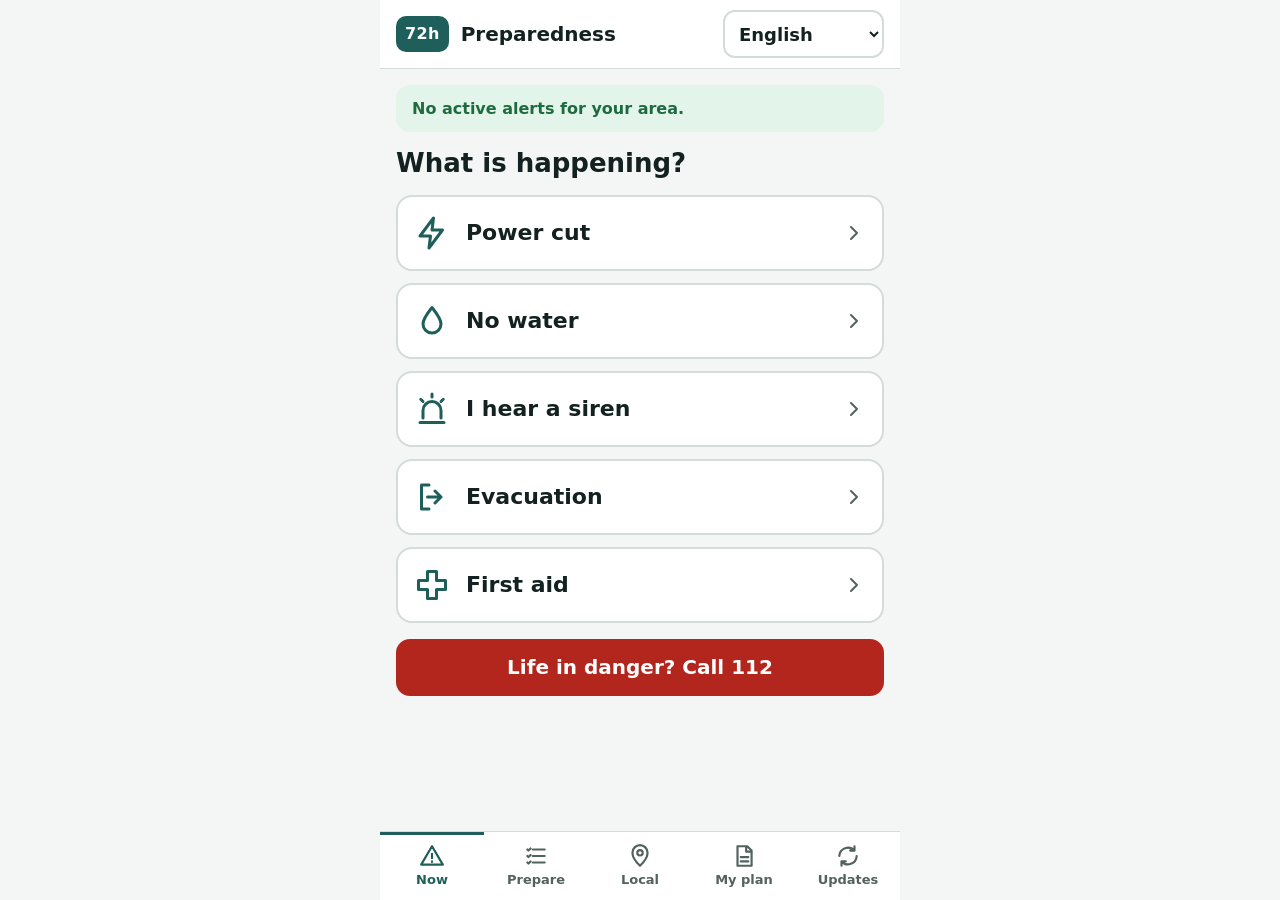
==== app/index.html @ 2dce37af "Mobilalkalmazás (PWA) és offline működés - app/: 5 képernyős, 4 nyelvű (hu, en, uk, de) mobilalkalma" ====
<!DOCTYPE html>
<html lang="hu">
<head>
<meta charset="utf-8">
<meta name="viewport" content="width=device-width, initial-scale=1">
<title>Felkészülés app</title>
<meta name="theme-color" content="#1f5f5b">
<link rel="manifest" href="manifest.webmanifest">
<link rel="icon" href="icon.svg" type="image/svg+xml">
<link rel="apple-touch-icon" href="icon-192.png">
<style>
/* Layout: one phone-width column, fixed header and bottom tab bar, one job per screen. */
:root{
  --bg:#f3f6f5; --surface:#ffffff; --ink:#132120; --muted:#52625e; --line:#d3dcd9;
  --accent:#1f5f5b; --on-accent:#ffffff;
  --danger:#b3261e; --danger-bg:#fdecea;
  --warn:#7a5200; --warn-bg:#fff2d1;
  --ok:#1e6b3f; --ok-bg:#e3f4ea;
  --lane-advice:#2e7d4f; --lane-local:#1f5fa8; --lane-alert:#c2571a;
  --font:system-ui,-apple-system,"Segoe UI",Roboto,"Noto Sans","Helvetica Neue",Arial,sans-serif;
}
@media (prefers-color-scheme: dark){
  :root:not([data-theme="light"]){
    color-scheme:dark;
    --bg:#0e1615; --surface:#18221f; --ink:#eef4f2; --muted:#a4b3af; --line:#2d3b38;
    --accent:#74cbc1; --on-accent:#06201d;
    --danger:#ffb4a9; --danger-bg:#4a1410;
    --warn:#ffd27a; --warn-bg:#3d2c00;
    --ok:#8fdcae; --ok-bg:#12331f;
    --lane-advice:#7fd3a0; --lane-local:#8fbdf2; --lane-alert:#f2a877;
  }
}
:root[data-theme="dark"]{
  color-scheme:dark;
  --bg:#0e1615; --surface:#18221f; --ink:#eef4f2; --muted:#a4b3af; --line:#2d3b38;
  --accent:#74cbc1; --on-accent:#06201d;
  --danger:#ffb4a9; --danger-bg:#4a1410;
  --warn:#ffd27a; --warn-bg:#3d2c00;
  --ok:#8fdcae; --ok-bg:#12331f;
  --lane-advice:#7fd3a0; --lane-local:#8fbdf2; --lane-alert:#f2a877;
}
*{box-sizing:border-box}
html,body{height:100%;margin:0}
body{background:var(--bg);color:var(--ink);font-family:var(--font);font-size:18px;line-height:1.45;display:flex;justify-content:center}
.app{width:100%;max-width:520px;height:100%;display:flex;flex-direction:column;background:var(--bg)}
header{display:flex;align-items:center;gap:12px;padding:10px 16px;background:var(--surface);border-bottom:1px solid var(--line)}
.mark{background:var(--accent);color:var(--on-accent);font-weight:700;border-radius:10px;padding:6px 9px;font-size:16px;letter-spacing:.02em}
header h1{font-size:20px;margin:0;flex:1;min-width:0;overflow-wrap:anywhere}
select,input,textarea,button{font:inherit;color:inherit}
select,input,textarea{background:var(--surface);border:2px solid var(--line);border-radius:12px;padding:12px 14px;min-height:56px;width:100%}
header select{width:auto;min-height:48px;padding:8px 10px;font-weight:600}
textarea{min-height:96px;resize:vertical}
:focus-visible{outline:3px solid var(--accent);outline-offset:2px}
main{flex:1;overflow-y:auto;padding:16px;display:flex;flex-direction:column;gap:16px}
h2{font-size:26px;line-height:1.2;margin:0;text-wrap:balance}
h3{font-size:20px;margin:0;text-wrap:balance}
p{margin:0}
.muted{color:var(--muted);font-size:16px}
.stack{display:flex;flex-direction:column;gap:12px}
.card{background:var(--surface);border:1px solid var(--line);border-radius:16px;padding:16px;display:flex;flex-direction:column;gap:12px}
.big{display:flex;align-items:center;gap:16px;width:100%;min-height:76px;padding:14px 16px;background:var(--surface);border:2px solid var(--line);border-radius:16px;font-size:22px;font-weight:650;text-align:left;cursor:pointer}
.big svg{flex:none;width:36px;height:36px;color:var(--accent)}
.big .chev{margin-left:auto;width:24px;height:24px;color:var(--muted)}
.btn{display:flex;align-items:center;justify-content:center;gap:8px;min-height:56px;padding:12px 16px;border-radius:14px;border:2px solid var(--accent);background:var(--accent);color:var(--on-accent);font-weight:650;cursor:pointer;text-decoration:none;text-align:center}
.btn.ghost{background:transparent;color:var(--accent)}
.btn.plain{border-color:var(--line);background:var(--surface);color:var(--ink);justify-content:flex-start;text-align:left;font-weight:600}
.call{background:var(--danger);border-color:var(--danger);color:var(--surface);font-size:20px}
.banner{background:var(--danger-bg);border:2px solid var(--danger);border-radius:16px;padding:16px;display:flex;flex-direction:column;gap:6px}
.banner strong{color:var(--danger);font-size:16px;text-transform:uppercase;letter-spacing:.04em}
.banner .msg{font-size:22px;font-weight:650;line-height:1.3}
.calm{background:var(--ok-bg);color:var(--ok);border-radius:14px;padding:12px 16px;font-weight:600;font-size:16px}
ol.steps{list-style:none;margin:0;padding:0;display:flex;flex-direction:column;gap:12px;counter-reset:s}
ol.steps li{counter-increment:s;display:flex;gap:14px;background:var(--surface);border:1px solid var(--line);border-radius:16px;padding:16px;font-size:20px;line-height:1.35}
ol.steps li::before{content:counter(s);flex:none;width:40px;height:40px;border-radius:50%;background:var(--accent);color:var(--on-accent);font-weight:700;display:flex;align-items:center;justify-content:center}
.check{display:flex;gap:14px;align-items:flex-start;padding:12px 0;border-top:1px solid var(--line);cursor:pointer}
.check:first-of-type{border-top:0}
.check input{flex:none;width:30px;height:30px;min-height:0;padding:0;margin:0;accent-color:var(--accent)}
.row{display:flex;align-items:center;gap:12px;flex-wrap:wrap}
.row.between{justify-content:space-between}
.stepper{display:flex;align-items:center;gap:12px}
.stepper button,.seg button{min-width:56px;min-height:56px;border-radius:14px;border:2px solid var(--line);background:var(--surface);font-size:24px;font-weight:700;cursor:pointer}
.stepper output{min-width:40px;text-align:center;font-size:26px;font-weight:700;font-variant-numeric:tabular-nums}
.seg{display:flex;gap:8px}
.seg button{font-size:20px;padding:0 18px}
.seg button[aria-pressed="true"]{background:var(--accent);border-color:var(--accent);color:var(--on-accent)}
.result{font-size:26px;font-weight:700;line-height:1.2}
.num{display:flex;align-items:center;gap:16px;padding:12px 0;border-top:1px solid var(--line);text-decoration:none;color:inherit}
.num:first-of-type{border-top:0}
.num b{font-size:30px;min-width:76px;color:var(--danger);font-variant-numeric:tabular-nums}
.tag{display:inline-block;font-size:13px;font-weight:700;letter-spacing:.05em;border-radius:8px;padding:3px 8px;background:var(--warn-bg);color:var(--warn)}
.tag.ok{background:var(--ok-bg);color:var(--ok)}
.tag.no{background:var(--danger-bg);color:var(--danger)}
.note{background:var(--warn-bg);color:var(--warn);border-radius:14px;padding:12px 16px;font-size:16px}
.rec{display:flex;justify-content:space-between;align-items:center;gap:12px;padding:12px 0;border-top:1px solid var(--line)}
.rec:first-of-type{border-top:0}
.lane{border-left:6px solid var(--line);border-radius:0;padding:4px 0 4px 14px;display:flex;flex-direction:column;gap:2px}
.lane.advice{border-color:var(--lane-advice)} .lane.local{border-color:var(--lane-local)} .lane.alert{border-color:var(--lane-alert)}
label.f{display:flex;flex-direction:column;gap:6px;font-weight:600}
code{font-family:ui-monospace,Menlo,Consolas,monospace;font-size:15px;background:var(--bg);border:1px solid var(--line);border-radius:8px;padding:6px 8px;overflow-wrap:anywhere;display:block}
nav{display:flex;background:var(--surface);border-top:1px solid var(--line)}
nav a{flex:1;min-width:0;display:flex;flex-direction:column;align-items:center;gap:2px;padding:8px 2px 10px;color:var(--muted);text-decoration:none;font-size:13px;font-weight:600;overflow-wrap:anywhere;text-align:center;border-top:3px solid transparent}
nav a svg{width:26px;height:26px}
nav a[aria-current="page"]{color:var(--accent);border-top-color:var(--accent)}
.sr{position:absolute;width:1px;height:1px;overflow:hidden;clip:rect(0 0 0 0)}
@media (max-width:360px){body{font-size:17px}.big{font-size:20px}nav a{font-size:11px}}
</style>
</head>
<body>
<div class="app">
  <header>
    <span class="mark" aria-hidden="true">72h</span>
    <h1 id="title"></h1>
    <label class="sr" for="lang" id="lang-label"></label>
    <select id="lang"></select>
  </header>
  <main id="main" tabindex="-1"></main>
  <nav id="nav" aria-label="Menu"></nav>
</div>

<script>
"use strict";
/* ============================================================
   Three separate data lanes, as in the architecture:
   ADVICE  – national editorial office (advice, all languages)
   LOCAL   – data stewards (language-neutral records per region)
   ALERTS  – duty office (template id + parameters, no free text)
   ============================================================ */

var LANGS = { hu: "Magyar", en: "English", uk: "Українська", de: "Deutsch" };

var UI = {
  title: { hu: "Felkészülés", en: "Preparedness", uk: "Готовність", de: "Vorsorge" },
  language: { hu: "Nyelv", en: "Language", uk: "Мова", de: "Sprache" },
  nav_most: { hu: "Most", en: "Now", uk: "Зараз", de: "Jetzt" },
  nav_felkeszules: { hu: "Felkészülés", en: "Prepare", uk: "Підготовка", de: "Vorsorge" },
  nav_helyben: { hu: "Helyben", en: "Local", uk: "Поруч", de: "Vor Ort" },
  nav_tervem: { hu: "Tervem", en: "My plan", uk: "Мій план", de: "Mein Plan" },
  nav_frissitesek: { hu: "Frissítések", en: "Updates", uk: "Оновлення", de: "Updates" },

  whatHappened: { hu: "Mi történt?", en: "What is happening?", uk: "Що сталося?", de: "Was ist passiert?" },
  call112: { hu: "Életveszély? Hívd: 112", en: "Life in danger? Call 112", uk: "Загроза життю? Телефонуйте 112", de: "Lebensgefahr? 112 anrufen" },
  back: { hu: "Vissza", en: "Back", uk: "Назад", de: "Zurück" },
  noAlerts: { hu: "Nincs érvényes riasztás a területeden.", en: "No active alerts for your area.", uk: "Для вашої місцевості немає чинних попереджень.", de: "Keine aktuellen Warnungen für Ihr Gebiet." },
  alert: { hu: "Riasztás", en: "Alert", uk: "Попередження", de: "Warnung" },
  publisher: { hu: "Kiadó", en: "Publisher", uk: "Видавець", de: "Herausgeber" },
  validUntil: { hu: "Érvényes eddig", en: "Valid until", uk: "Чинне до", de: "Gültig bis" },
  source: { hu: "Forrás", en: "Source", uk: "Джерело", de: "Quelle" },
  advicePack: { hu: "Országos tanácscsomag", en: "National advice pack", uk: "Національний пакет порад", de: "Nationales Ratgeberpaket" },

  calcTitle: { hu: "Mennyi víz kell?", en: "How much water do you need?", uk: "Скільки води потрібно?", de: "Wie viel Wasser brauchen Sie?" },
  persons: { hu: "Hány fő?", en: "People", uk: "Кількість людей", de: "Personen" },
  days: { hu: "Hány napra?", en: "Days", uk: "Днів", de: "Tage" },
  calcResult: { hu: "{l} liter ivó- és főzővíz", en: "{l} litres of water for drinking and cooking", uk: "{l} л води для пиття та приготування їжі", de: "{l} Liter Wasser zum Trinken und Kochen" },
  calcNote: { hu: "Fejenként napi 3 literrel számolva. Kánikulában 4 liter.", en: "Based on 3 litres per person per day. In a heatwave, 4 litres.", uk: "З розрахунку 3 л на людину на добу. У спеку — 4 л.", de: "Berechnet mit 3 Litern pro Person und Tag. Bei Hitze 4 Liter." },
  fewer: { hu: "Kevesebb", en: "Fewer", uk: "Менше", de: "Weniger" },
  more: { hu: "Több", en: "More", uk: "Більше", de: "Mehr" },
  done: { hu: "{a} / {b} kész", en: "{a} / {b} done", uk: "{a} / {b} готово", de: "{a} / {b} erledigt" },
  fullBook: { hu: "A teljes kézikönyv (magyarul)", en: "Full handbook (in Hungarian)", uk: "Повний посібник (угорською)", de: "Vollständiges Handbuch (auf Ungarisch)" },

  region: { hu: "Hol laksz?", en: "Where do you live?", uk: "Де ви живете?", de: "Wo wohnen Sie?" },
  regionNote: { hu: "A helyet csak ez a telefon tudja. Nem küldjük el sehová.", en: "Your location stays on this phone. It is not sent anywhere.", uk: "Місце зберігається лише на цьому телефоні. Нікуди не надсилається.", de: "Der Ort bleibt auf diesem Telefon. Er wird nirgendwohin gesendet." },
  emergencyNumbers: { hu: "Segélyhívók", en: "Emergency numbers", uk: "Екстрені номери", de: "Notrufnummern" },
  n112: { hu: "Általános segélyhívó", en: "General emergency", uk: "Єдиний екстрений номер", de: "Allgemeiner Notruf" },
  n104: { hu: "Mentők", en: "Ambulance", uk: "Швидка допомога", de: "Rettungsdienst" },
  n105: { hu: "Tűzoltóság", en: "Fire service", uk: "Пожежна служба", de: "Feuerwehr" },
  n107: { hu: "Rendőrség", en: "Police", uk: "Поліція", de: "Polizei" },
  localData: { hu: "Helyi adatok", en: "Local information", uk: "Місцева інформація", de: "Lokale Informationen" },
  sample: { hu: "MINTA", en: "SAMPLE", uk: "ЗРАЗОК", de: "MUSTER" },
  localNote: { hu: "Ezek mintaadatok. A valódi adatokat a helyi adatgazda (vármegye, önkormányzat, közmű) tölti fel és írja alá.", en: "These are sample entries. Real data will be uploaded and signed by the local data steward (county, municipality, utility).", uk: "Це зразки. Справжні дані завантажить і підпише місцевий розпорядник даних (область, громада, комунальне підприємство).", de: "Dies sind Musterdaten. Echte Daten lädt die lokal verantwortliche Stelle (Komitat, Gemeinde, Versorger) hoch und signiert sie." },
  type_shelter: { hu: "Óvóhely", en: "Shelter", uk: "Укриття", de: "Schutzraum" },
  type_water: { hu: "Vízosztó pont", en: "Water distribution point", uk: "Пункт видачі води", de: "Wasserausgabestelle" },
  type_medical: { hu: "Orvosi ügyelet", en: "Medical duty service", uk: "Черговий лікар", de: "Ärztlicher Notdienst" },
  type_assembly: { hu: "Gyülekezőpont", en: "Assembly point", uk: "Пункт збору", de: "Sammelpunkt" },
  samplePlace: { hu: "Minta helyszín {n}", en: "Sample location {n}", uk: "Зразкове місце {n}", de: "Musterort {n}" },

  planTitle: { hu: "Családi terv", en: "Family plan", uk: "Сімейний план", de: "Familienplan" },
  planNote: { hu: "Csak ezen a telefonon tárolódik.", en: "Stored only on this phone.", uk: "Зберігається лише на цьому телефоні.", de: "Wird nur auf diesem Telefon gespeichert." },
  f_meet1: { hu: "Találkozási pont a közelben", en: "Meeting point nearby", uk: "Місце зустрічі поблизу", de: "Treffpunkt in der Nähe" },
  f_meet2: { hu: "Találkozási pont távolabb", en: "Meeting point further away", uk: "Місце зустрічі подалі", de: "Treffpunkt weiter entfernt" },
  f_cname: { hu: "Kit hívunk, ha szétszakadunk?", en: "Who do we call if we get separated?", uk: "Кому телефонуємо, якщо загубимося?", de: "Wen rufen wir an, wenn wir getrennt werden?" },
  f_cphone: { hu: "Telefonszáma", en: "Their phone number", uk: "Номер телефону", de: "Telefonnummer" },
  f_kids: { hu: "Ki hozza el a gyerekeket?", en: "Who picks up the children?", uk: "Хто забирає дітей?", de: "Wer holt die Kinder ab?" },
  f_meds: { hu: "Gyógyszerek, allergiák", en: "Medicines, allergies", uk: "Ліки, алергії", de: "Medikamente, Allergien" },
  f_shut: { hu: "Hol a víz, a gáz és a villany főelzárója?", en: "Where are the water, gas and power shut-offs?", uk: "Де перекривається вода, газ, електрика?", de: "Wo sind die Hauptabsperrungen für Wasser, Gas und Strom?" },
  copy: { hu: "Terv másolása szövegként", en: "Copy plan as text", uk: "Скопіювати план як текст", de: "Plan als Text kopieren" },
  copied: { hu: "Kimásolva.", en: "Copied.", uk: "Скопійовано.", de: "Kopiert." },
  copyFail: { hu: "Nem sikerült másolni. Jelöld ki a szöveget lent.", en: "Copying failed. Select the text below.", uk: "Не вдалося скопіювати. Виділіть текст нижче.", de: "Kopieren fehlgeschlagen. Markieren Sie den Text unten." },

  packs: { hu: "Letöltött csomagok", en: "Downloaded packs", uk: "Завантажені пакети", de: "Heruntergeladene Pakete" },
  lane_advice: { hu: "Tanácsok", en: "Advice", uk: "Поради", de: "Ratschläge" },
  lane_local: { hu: "Helyi adatok", en: "Local information", uk: "Місцева інформація", de: "Lokale Informationen" },
  lane_alert: { hu: "Riasztások", en: "Alerts", uk: "Попередження", de: "Warnungen" },
  noSteward: { hu: "Még nincs adatgazda", en: "No data steward yet", uk: "Розпорядника даних ще немає", de: "Noch keine verantwortliche Stelle" },
  scopeNational: { hu: "Hatókör: országos", en: "Scope: national", uk: "Сфера дії: вся країна", de: "Geltungsbereich: landesweit" },
  scopeRegion: { hu: "Hatókör: csak a saját területe", en: "Scope: own area only", uk: "Сфера дії: лише власна територія", de: "Geltungsbereich: nur eigenes Gebiet" },
  version: { hu: "Verzió", en: "Version", uk: "Версія", de: "Version" },
  tryTitle: { hu: "Próbáld ki: rövid üzenet fogadása", en: "Try it: receive a short message", uk: "Спробуйте: отримати коротке повідомлення", de: "Ausprobieren: Kurznachricht empfangen" },
  tryNote: { hu: "Az üzenet csak kódokat tartalmaz. A szöveget a telefon állítja össze a te nyelveden.", en: "The message carries only codes. The phone builds the text in your language.", uk: "Повідомлення містить лише коди. Текст телефон складає вашою мовою.", de: "Die Nachricht enthält nur Codes. Das Telefon erstellt den Text in Ihrer Sprache." },
  demo1: { hu: "Országos ügyelet: vízforralás a területemen", en: "National duty office: boil water in my area", uk: "Національна чергова служба: кип'ятити воду в моїй місцевості", de: "Nationale Leitstelle: Wasser abkochen in meinem Gebiet" },
  demo2: { hu: "Helyi adatgazda másik vármegyének üzen", en: "Local steward sends to another county", uk: "Місцевий розпорядник надсилає іншій області", de: "Lokale Stelle sendet an ein anderes Komitat" },
  demo3: { hu: "Ismeretlen feladó", en: "Unknown sender", uk: "Невідомий відправник", de: "Unbekannter Absender" },
  accepted: { hu: "ELFOGADVA", en: "ACCEPTED", uk: "ПРИЙНЯТО", de: "ANGENOMMEN" },
  rejected: { hu: "ELUTASÍTVA", en: "REJECTED", uk: "ВІДХИЛЕНО", de: "ABGELEHNT" },
  r_unknown: { hu: "Ismeretlen kiadó. Nincs tanúsítványa.", en: "Unknown publisher. No certificate.", uk: "Невідомий видавець. Немає сертифіката.", de: "Unbekannter Herausgeber. Kein Zertifikat." },
  r_scope: { hu: "Ez a kiadó nem küldhet ilyen üzenetet erre a területre.", en: "This publisher may not send this kind of message to this area.", uk: "Цей видавець не має права надсилати такі повідомлення для цієї місцевості.", de: "Dieser Herausgeber darf diese Art Nachricht nicht für dieses Gebiet senden." },
  r_ok: { hu: "Megjelenik a Most képernyőn.", en: "Shown on the Now screen.", uk: "Показано на екрані «Зараз».", de: "Wird unter „Jetzt“ angezeigt." },
  bytes: { hu: "{n} bájt", en: "{n} bytes", uk: "{n} байт", de: "{n} Byte" },
  protoNote: { hu: "Prototípus: a hatókör-ellenőrzés működik, a digitális aláírás ellenőrzése még nincs bekötve.", en: "Prototype: scope checks work; digital signature verification is not wired in yet.", uk: "Прототип: перевірка сфери дії працює, перевірку цифрового підпису ще не підключено.", de: "Prototyp: Die Bereichsprüfung funktioniert, die Prüfung der digitalen Signatur ist noch nicht angebunden." },
  clear: { hu: "Üzenetek törlése", en: "Clear messages", uk: "Очистити повідомлення", de: "Nachrichten löschen" }
};

/* ---------- Lane 1: ADVICE (publisher: national editorial office) ---------- */
var ADVICE = {
  version: "2026.11.1",
  issuer: "osz",
  cards: [
    { id: "power", icon: "bolt",
      title: { hu: "Nincs áram", en: "Power cut", uk: "Немає світла", de: "Stromausfall" },
      steps: {
        hu: ["Zseblámpát használj. Gyertyát ne hagyj felügyelet nélkül.",
             "A hűtőt és a fagyasztót ne nyitogasd. Először a friss ételt edd meg.",
             "Hidegben húzódjatok egy szobába, a többi ajtót csukd be.",
             "Grillt, gázégőt, aggregátort soha ne használj zárt térben.",
             "Kapcsold be az elemes rádiót. A telefonnal takarékoskodj."],
        en: ["Use a torch. Never leave a candle unattended.",
             "Keep the fridge and freezer closed. Eat fresh food first.",
             "In the cold, gather in one room and close the other doors.",
             "Never use a barbecue, gas burner or generator indoors.",
             "Turn on a battery radio. Save your phone battery."],
        uk: ["Користуйтеся ліхтариком. Не залишайте свічку без нагляду.",
             "Не відчиняйте холодильник і морозильник без потреби. Спершу з'їжте свіжі продукти.",
             "У холод зберіться в одній кімнаті, решту дверей зачиніть.",
             "Ніколи не користуйтеся грилем, газовим пальником чи генератором у приміщенні.",
             "Увімкніть радіо на батарейках. Бережіть заряд телефона."],
        de: ["Benutzen Sie eine Taschenlampe. Lassen Sie Kerzen nie unbeaufsichtigt.",
             "Kühlschrank und Gefriertruhe geschlossen halten. Zuerst frische Lebensmittel essen.",
             "Bei Kälte in einem Raum zusammenbleiben, die anderen Türen schließen.",
             "Grill, Gasbrenner oder Stromaggregat niemals in Innenräumen benutzen.",
             "Batterieradio einschalten. Den Handy-Akku schonen."]
      } },
    { id: "water", icon: "drop",
      title: { hu: "Nincs víz", en: "No water", uk: "Немає води", de: "Kein Wasser" },
      steps: {
        hu: ["Ivásra és főzésre fejenként napi 3 literrel számolj.",
             "Ha nem biztos, hogy iható a víz, forrald fel alaposan.",
             "A villanybojler vize tisztálkodásra jó, ivásra nem. Előbb áramtalanítsd.",
             "WC: tegyél dupla szemeteszsákot a csészébe, és szórj bele száraz anyagot.",
             "Kövesd a vízszolgáltató utasításait. A vízosztó pontokat a Helyben fülön találod."],
        en: ["Allow 3 litres per person per day for drinking and cooking.",
             "If you are not sure the water is safe, boil it thoroughly.",
             "Water from an electric boiler is fine for washing, not for drinking. Switch off its power first.",
             "Toilet: line the bowl with two bin bags and add dry material.",
             "Follow the water company's instructions. Water points are listed under Local."],
        uk: ["Розраховуйте 3 л на людину на добу для пиття та приготування їжі.",
             "Якщо не впевнені, що вода придатна для пиття, добре прокип'ятіть її.",
             "Вода з електробойлера придатна для миття, але не для пиття. Спершу вимкніть його з мережі.",
             "Туалет: вкладіть в унітаз два сміттєві пакети й насипте сухого матеріалу.",
             "Виконуйте вказівки водоканалу. Пункти видачі води — на вкладці «Поруч»."],
        de: ["Rechnen Sie mit 3 Litern pro Person und Tag zum Trinken und Kochen.",
             "Wenn unklar ist, ob das Wasser trinkbar ist, gründlich abkochen.",
             "Wasser aus dem Elektroboiler eignet sich zum Waschen, nicht zum Trinken. Vorher Strom abschalten.",
             "Toilette: zwei Müllbeutel in die Schüssel legen und trockenes Material hineingeben.",
             "Folgen Sie den Anweisungen des Wasserversorgers. Ausgabestellen finden Sie unter „Vor Ort“."]
      } },
    { id: "siren", icon: "siren",
      title: { hu: "Szirénát hallok", en: "I hear a siren", uk: "Чую сирену", de: "Sirene ertönt" },
      steps: {
        hu: ["Menj be a legközelebbi épületbe, és maradj bent.",
             "Zárd be az ajtókat és az ablakokat. Kapcsold ki a szellőzést és a klímát.",
             "Kapcsold be a rádiót, és várd az utasításokat.",
             "Csak akkor telefonálj, ha muszáj.",
             "Hatósági utasítás nélkül ne indulj el. Jódtablettát csak utasításra vegyél be."],
        en: ["Go into the nearest building and stay inside.",
             "Close doors and windows. Switch off ventilation and air conditioning.",
             "Turn on the radio and wait for instructions.",
             "Only make phone calls if you must.",
             "Do not leave unless the authorities tell you to. Take iodine tablets only when instructed."],
        uk: ["Зайдіть у найближчу будівлю й залишайтеся всередині.",
             "Зачиніть двері та вікна. Вимкніть вентиляцію й кондиціонер.",
             "Увімкніть радіо й чекайте вказівок.",
             "Телефонуйте лише за крайньої потреби.",
             "Не виходьте без вказівки влади. Таблетки йоду приймайте лише за вказівкою."],
        de: ["Gehen Sie in das nächste Gebäude und bleiben Sie drinnen.",
             "Türen und Fenster schließen. Lüftung und Klimaanlage ausschalten.",
             "Radio einschalten und auf Anweisungen warten.",
             "Nur telefonieren, wenn es unbedingt nötig ist.",
             "Ohne behördliche Anweisung nicht aufbrechen. Jodtabletten nur auf Anweisung einnehmen."]
      } },
    { id: "evac", icon: "exit",
      title: { hu: "Kiürítés", en: "Evacuation", uk: "Евакуація", de: "Evakuierung" },
      steps: {
        hu: ["Írd fel az irányt, a célállomást és a gyülekezőpontot.",
             "Vedd magadhoz a menekülőtáskát és a személyi igazolványt.",
             "Kapcsold le a berendezéseket, zárd be az ablakokat és az ajtót.",
             "A hatóság által megadott útvonalon haladj.",
             "Ha nincs autód, menj a kijelölt gyülekezőpontra.",
             "Értesítsd a családodat."],
        en: ["Write down the direction, the destination and the assembly point.",
             "Take your go bag and your ID card.",
             "Switch off appliances, close the windows and lock the door.",
             "Use the route given by the authorities.",
             "If you have no car, go to the designated assembly point.",
             "Let your family know."],
        uk: ["Запишіть напрямок, пункт призначення та пункт збору.",
             "Візьміть тривожну валізу й посвідчення особи.",
             "Вимкніть прилади, зачиніть вікна та двері.",
             "Рухайтеся маршрутом, який вказала влада.",
             "Якщо немає авто, ідіть до визначеного пункту збору.",
             "Повідомте родину."],
        de: ["Notieren Sie Richtung, Ziel und Sammelpunkt.",
             "Nehmen Sie den Notfallrucksack und den Personalausweis mit.",
             "Geräte ausschalten, Fenster und Tür schließen.",
             "Benutzen Sie die von den Behörden angegebene Route.",
             "Ohne Auto gehen Sie zum festgelegten Sammelpunkt.",
             "Informieren Sie Ihre Familie."]
      } },
    { id: "aid", icon: "cross",
      title: { hu: "Elsősegély", en: "First aid", uk: "Перша допомога", de: "Erste Hilfe" },
      steps: {
        hu: ["Hívd a 112-t.",
             "Biztosítsd a szabad légutat. Figyeld a légzést és az eszméletet.",
             "Erős vérzésnél nyomd erősen és folyamatosan a sebet.",
             "Tartsd melegen a sérültet.",
             "Ha nem lélegzik, kezdd meg az újraélesztést, és használj defibrillátort (AED)."],
        en: ["Call 112.",
             "Keep the airway clear. Watch breathing and consciousness.",
             "For heavy bleeding, press hard and continuously on the wound.",
             "Keep the injured person warm.",
             "If they are not breathing, start CPR and use a defibrillator (AED)."],
        uk: ["Зателефонуйте 112.",
             "Забезпечте прохідність дихальних шляхів. Стежте за диханням і свідомістю.",
             "При сильній кровотечі сильно й безперервно тисніть на рану.",
             "Тримайте постраждалого в теплі.",
             "Якщо людина не дихає, почніть реанімацію й скористайтеся дефібрилятором (AED)."],
        de: ["Rufen Sie 112 an.",
             "Atemwege freihalten. Atmung und Bewusstsein beobachten.",
             "Bei starker Blutung fest und dauerhaft auf die Wunde drücken.",
             "Die verletzte Person warm halten.",
             "Wenn die Person nicht atmet: Wiederbelebung beginnen und Defibrillator (AED) benutzen."]
      } }
  ],
  lists: [
    { id: "home", title: { hu: "Otthoni tartalék", en: "Home supplies", uk: "Домашній запас", de: "Vorrat zu Hause" },
      items: [
        { id: "h1", hu: "Ivóvíz: fejenként legalább 9–10 liter", en: "Drinking water: at least 9–10 litres per person", uk: "Питна вода: щонайменше 9–10 л на людину", de: "Trinkwasser: mindestens 9–10 Liter pro Person" },
        { id: "h2", hu: "Tartós, főzés nélkül ehető élelmiszer", en: "Long-life food you can eat without cooking", uk: "Продукти тривалого зберігання, які можна їсти без готування", de: "Haltbare Lebensmittel, die ohne Kochen essbar sind" },
        { id: "h3", hu: "Kempingfőző, gázpatron, gyufa", en: "Camping stove, gas cartridge, matches", uk: "Туристичний пальник, газовий балон, сірники", de: "Campingkocher, Gaskartusche, Streichhölzer" },
        { id: "h4", hu: "Elemes vagy tekerős rádió, tartalék elem", en: "Battery or wind-up radio, spare batteries", uk: "Радіо на батарейках або з динамо, запасні батарейки", de: "Batterie- oder Kurbelradio, Ersatzbatterien" },
        { id: "h5", hu: "Zseblámpa vagy fejlámpa", en: "Torch or head torch", uk: "Ліхтарик або налобний ліхтар", de: "Taschenlampe oder Stirnlampe" },
        { id: "h6", hu: "Feltöltött powerbank", en: "Charged power bank", uk: "Заряджений павербанк", de: "Geladene Powerbank" },
        { id: "h7", hu: "Meleg ruha, takaró, hálózsák", en: "Warm clothes, blankets, sleeping bag", uk: "Теплий одяг, ковдри, спальний мішок", de: "Warme Kleidung, Decken, Schlafsack" },
        { id: "h8", hu: "Házipatika, gyógyszerek legalább 7 napra", en: "First-aid kit, medicines for at least 7 days", uk: "Аптечка, ліки щонайменше на 7 днів", de: "Hausapotheke, Medikamente für mindestens 7 Tage" },
        { id: "h9", hu: "Higiéniai cikkek, szemeteszsák", en: "Hygiene items, bin bags", uk: "Засоби гігієни, сміттєві пакети", de: "Hygieneartikel, Müllbeutel" },
        { id: "h10", hu: "Készpénz kis címletekben", en: "Cash in small notes", uk: "Готівка дрібними купюрами", de: "Bargeld in kleinen Scheinen" },
        { id: "h11", hu: "Papíron a fontos telefonszámok", en: "Important phone numbers on paper", uk: "Важливі номери телефонів на папері", de: "Wichtige Telefonnummern auf Papier" }
      ] },
    { id: "bag", title: { hu: "Menekülőtáska", en: "Go bag", uk: "Тривожна валіза", de: "Notfallrucksack" },
      items: [
        { id: "b1", hu: "Iratmásolatok vízálló tasakban", en: "Copies of documents in a waterproof pouch", uk: "Копії документів у водонепроникному пакеті", de: "Dokumentenkopien in wasserdichter Hülle" },
        { id: "b2", hu: "Gyógyszerek, szemüveg, segédeszközök", en: "Medicines, glasses, aids", uk: "Ліки, окуляри, допоміжні засоби", de: "Medikamente, Brille, Hilfsmittel" },
        { id: "b3", hu: "Víz és élelem néhány napra", en: "Water and food for a few days", uk: "Вода та їжа на кілька днів", de: "Wasser und Essen für einige Tage" },
        { id: "b4", hu: "Telefon, töltő, rádió, lámpa", en: "Phone, charger, radio, torch", uk: "Телефон, зарядний пристрій, радіо, ліхтарик", de: "Telefon, Ladegerät, Radio, Lampe" },
        { id: "b5", hu: "Váltóruha, takaró, elsősegélycsomag", en: "Change of clothes, blanket, first-aid kit", uk: "Змінний одяг, ковдра, аптечка", de: "Wechselkleidung, Decke, Erste-Hilfe-Set" }
      ] }
  ]
};

/* ---------- Lane 2: LOCAL (publisher: data steward of the region; samples for now) ---------- */
var LOCAL = {
  "HU-BU": { name: "Budapest", issuer: null,
    records: [{ type: "shelter", n: 1 }, { type: "shelter", n: 2 }, { type: "water", n: 3 }, { type: "medical", n: 4 }, { type: "assembly", n: 5 }] },
  "HU-HB": { name: "Hajdú-Bihar", issuer: null,
    records: [{ type: "shelter", n: 1 }, { type: "water", n: 2 }, { type: "water", n: 3 }, { type: "medical", n: 4 }, { type: "assembly", n: 5 }] },
  "HU-GS": { name: "Győr-Moson-Sopron", issuer: null,
    records: [{ type: "shelter", n: 1 }, { type: "water", n: 2 }, { type: "medical", n: 3 }, { type: "assembly", n: 4 }] }
};

/* ---------- Lane 3: ALERTS (template bank ships with the advice pack) ---------- */
var TEMPLATES = {
  T01: { hu: "Forrald fel a csapvizet, mielőtt megiszod vagy főzöl vele.",
         en: "Boil tap water before drinking it or cooking with it.",
         uk: "Кип'ятіть водопровідну воду перед питтям і приготуванням їжі.",
         de: "Kochen Sie Leitungswasser ab, bevor Sie es trinken oder damit kochen." }
};

/* ---------- Trust registry: who may publish what, and where ---------- */
var ISSUERS = {
  osz: { name: { hu: "Országos szerkesztőség", en: "National editorial office", uk: "Національна редакція", de: "Nationale Redaktion" },
         types: ["advice"], regions: ["HU"] },
  ugy: { name: { hu: "Országos ügyelet", en: "National duty office", uk: "Національна чергова служба", de: "Nationale Leitstelle" },
         types: ["alert"], regions: ["HU"] },
  aghb: { name: { hu: "Hajdú-Bihar adatgazda", en: "Hajdú-Bihar data steward", uk: "Розпорядник даних Гайду-Бігар", de: "Datenstelle Hajdú-Bihar" },
          types: ["local"], regions: ["HU-HB"] }
};

function checkScope(issuerId, type, region) {
  var iss = ISSUERS[issuerId];
  if (!iss) return "r_unknown";
  var typeOk = iss.types.indexOf(type) !== -1;
  var regionOk = iss.regions.some(function (r) { return region === r || region.indexOf(r + "-") === 0; });
  return typeOk && regionOk ? null : "r_scope";
}

/* ---------- Storage (one viewer, one browser; may be missing) ---------- */
var store = {
  get: function (k, d) { try { var v = localStorage.getItem("fk-" + k); return v === null ? d : JSON.parse(v); } catch (e) { return d; } },
  set: function (k, v) { try { localStorage.setItem("fk-" + k, JSON.stringify(v)); } catch (e) {} }
};

var browserLang = (navigator.language || "hu").slice(0, 2).toLowerCase();
var state = {
  lang: store.get("lang", LANGS[browserLang] ? browserLang : "hu"),
  region: store.get("region", "HU-BU"),
  checks: store.get("checks", {}),
  plan: store.get("plan", {}),
  persons: store.get("persons", 2),
  days: store.get("days", 3),
  msgs: store.get("msgs", []),
  card: null,
  copyText: null
};
if (!LANGS[state.lang]) state.lang = "hu";
if (!LOCAL[state.region]) state.region = "HU-BU";

function t(key, vars) {
  var e = UI[key]; var s = e ? (e[state.lang] || e.hu) : key;
  if (vars) Object.keys(vars).forEach(function (k) { s = s.replace("{" + k + "}", vars[k]); });
  return s;
}
function L(obj) { return obj[state.lang] || obj.hu; }
function esc(s) { return String(s).replace(/[&<>"']/g, function (c) { return { "&": "&amp;", "<": "&lt;", ">": "&gt;", '"': "&quot;", "'": "&#39;" }[c]; }); }

var ICONS = {
  bolt: '<path d="M13 2 4 14h7l-1 8 9-12h-7z"/>',
  drop: '<path d="M12 3c4 5 6 8 6 11a6 6 0 0 1-12 0c0-3 2-6 6-11z"/>',
  siren: '<path d="M6 18v-5a6 6 0 0 1 12 0v5M4 21h16M12 2v2M4.5 5.5 6 7M19.5 5.5 18 7"/>',
  exit: '<path d="M10 4H5v16h5M14 8l4 4-4 4M9 12h9"/>',
  cross: '<path d="M9 3h6v6h6v6h-6v6H9v-6H3V9h6z"/>',
  chev: '<path d="m9 6 6 6-6 6"/>',
  most: '<path d="M12 3 2 20h20zM12 10v4M12 17v.5"/>',
  felkeszules: '<path d="M9 6h11M9 12h11M9 18h11M4 6l1 1 2-2M4 12l1 1 2-2M4 18l1 1 2-2"/>',
  helyben: '<path d="M12 21s7-6.5 7-12a7 7 0 0 0-14 0c0 5.500 7 12 7 12z"/><circle cx="12" cy="9" r="2.500"/>',
  tervem: '<path d="M6 3h9l4 4v14H6zM14 3v5h5M9 13h7M9 17h7"/>',
  frissitesek: '<path d="M20 12a8 8 0 0 1-14 5M4 12a8 8 0 0 1 14-5M18 3v4h-4M6 21v-4h4"/>'
};
function icon(name, cls) {
  return '<svg class="' + (cls || "") + '" viewBox="0 0 24 24" fill="none" stroke="currentColor" stroke-width="2" stroke-linecap="round" stroke-linejoin="round" aria-hidden="true">' + ICONS[name] + "</svg>";
}

var SCREENS = ["most", "felkeszules", "helyben", "tervem", "frissitesek"];
function current() { var h = location.hash.replace("#", ""); return SCREENS.indexOf(h) !== -1 ? h : "most"; }

function fmtDate(ms) {
  try { return new Intl.DateTimeFormat(state.lang, { dateStyle: "medium", timeStyle: "short" }).format(new Date(ms)); }
  catch (e) { return new Date(ms).toISOString().slice(0, 16).replace("T", " "); }
}
function activeAlerts() {
  var now = Date.now();
  return state.msgs.filter(function (m) {
    return m.ok && m.until > now && (state.region === m.region || state.region.indexOf(m.region + "-") === 0);
  });
}

/* ---------- Screens ---------- */
function viewMost() {
  if (state.card) {
    var c = ADVICE.cards.filter(function (x) { return x.id === state.card; })[0];
    return '<button class="btn ghost" data-act="back">‹ ' + t("back") + "</button>" +
      "<h2>" + esc(L(c.title)) + "</h2>" +
      '<ol class="steps">' + L(c.steps).map(function (s) { return "<li><span>" + esc(s) + "</span></li>"; }).join("") + "</ol>" +
      '<a class="btn call" href="tel:112">' + t("call112") + "</a>" +
      '<p class="muted">' + t("source") + ": " + t("advicePack") + " " + ADVICE.version + "</p>";
  }
  var alerts = activeAlerts();
  var top = alerts.length
    ? alerts.map(function (m) {
        return '<div class="banner" role="alert"><strong>' + t("alert") + " · " + esc(LOCAL[m.region] ? LOCAL[m.region].name : m.region) + '</strong><span class="msg">' + esc(L(TEMPLATES[m.tpl])) + '</span><span class="muted">' + t("publisher") + ": " + esc(L(ISSUERS[m.issuer].name)) + " · " + t("validUntil") + ": " + esc(fmtDate(m.until)) + "</span></div>";
      }).join("")
    : '<p class="calm">' + t("noAlerts") + "</p>";
  return top + "<h2>" + t("whatHappened") + '</h2><div class="stack">' +
    ADVICE.cards.map(function (c) {
      return '<button class="big" data-act="card" data-id="' + c.id + '">' + icon(c.icon) + "<span>" + esc(L(c.title)) + "</span>" + icon("chev", "chev") + "</button>";
    }).join("") + "</div>" +
    '<a class="btn call" href="tel:112">' + t("call112") + "</a>";
}

function viewFelkeszules() {
  var litres = state.persons * state.days * 3;
  var html = '<section class="card"><h3>' + t("calcTitle") + "</h3>" +
    '<div class="row between"><span>' + t("persons") + '</span><div class="stepper"><button data-act="persons" data-d="-1" aria-label="' + t("fewer") + '">−</button><output>' + state.persons + '</output><button data-act="persons" data-d="1" aria-label="' + t("more") + '">+</button></div></div>' +
    '<div class="row between"><span>' + t("days") + '</span><div class="seg">' + [3, 7].map(function (d) { return '<button data-act="days" data-d="' + d + '" aria-pressed="' + (state.days === d) + '">' + d + "</button>"; }).join("") + "</div></div>" +
    '<p class="result">' + t("calcResult", { l: litres }) + '</p><p class="muted">' + t("calcNote") + "</p></section>";
  ADVICE.lists.forEach(function (list) {
    var done = list.items.filter(function (i) { return state.checks[i.id]; }).length;
    html += '<section class="card"><div class="row between"><h3>' + esc(L(list.title)) + '</h3><span class="muted">' + t("done", { a: done, b: list.items.length }) + "</span></div><div>" +
      list.items.map(function (i) {
        return '<label class="check"><input type="checkbox" id="chk-' + i.id + '" data-act="check" data-id="' + i.id + '"' + (state.checks[i.id] ? " checked" : "") + "><span>" + esc(L(i)) + "</span></label>";
      }).join("") + "</div></section>";
  });
  html += '<a class="btn ghost" href="../">' + t("fullBook") + "</a>" +
    '<p class="muted">' + t("source") + ": " + t("advicePack") + " " + ADVICE.version + "</p>";
  return html;
}

function viewHelyben() {
  var reg = LOCAL[state.region];
  return '<section class="card"><label class="f" for="region">' + t("region") + '<select id="region">' +
    Object.keys(LOCAL).map(function (k) { return '<option value="' + k + '"' + (k === state.region ? " selected" : "") + ">" + esc(LOCAL[k].name) + "</option>"; }).join("") +
    '</select></label><p class="muted">' + t("regionNote") + "</p></section>" +
    '<section class="card"><h3>' + t("emergencyNumbers") + "</h3><div>" +
    ["112", "104", "105", "107"].map(function (n) { return '<a class="num" href="tel:' + n + '"><b>' + n + "</b><span>" + t("n" + n) + "</span></a>"; }).join("") +
    "</div></section>" +
    '<section class="card"><div class="row between"><h3>' + t("localData") + " · " + esc(reg.name) + '</h3><span class="tag">' + t("sample") + "</span></div>" +
    '<p class="note">' + t("localNote") + "</p><div>" +
    reg.records.map(function (r) {
      return '<div class="rec"><div><strong>' + t("type_" + r.type) + '</strong><br><span class="muted">' + t("samplePlace", { n: r.n }) + '</span></div><span class="tag">' + t("sample") + "</span></div>";
    }).join("") + "</div></section>";
}

var PLAN_FIELDS = [["meet1", "text"], ["meet2", "text"], ["cname", "text"], ["cphone", "tel"], ["kids", "text"], ["meds", "area"], ["shut", "area"]];
function planText() {
  return t("planTitle") + "\n" + PLAN_FIELDS.map(function (f) { return t("f_" + f[0]) + ": " + (state.plan[f[0]] || "–"); }).join("\n");
}
function viewTervem() {
  var html = "<h2>" + t("planTitle") + '</h2><p class="muted">' + t("planNote") + '</p><div class="stack">' +
    PLAN_FIELDS.map(function (f) {
      var id = "plan-" + f[0], v = esc(state.plan[f[0]] || "");
      var ctl = f[1] === "area"
        ? '<textarea id="' + id + '" data-plan="' + f[0] + '">' + v + "</textarea>"
        : '<input id="' + id + '" type="' + f[1] + '" data-plan="' + f[0] + '" value="' + v + '" autocomplete="off">';
      return '<label class="f" for="' + id + '">' + t("f_" + f[0]) + ctl + "</label>";
    }).join("") + "</div>" +
    '<button class="btn" data-act="copy">' + t("copy") + "</button>" +
    '<p class="muted" id="copy-status" role="status"></p>';
  if (state.copyText !== null) html += '<textarea id="copy-out" readonly>' + esc(state.copyText) + "</textarea>";
  return html;
}

function viewFrissitesek() {
  var alertCount = state.msgs.filter(function (m) { return m.ok; }).length;
  var html = '<section class="card"><h3>' + t("packs") + "</h3>" +
    '<div class="lane advice"><strong>' + t("lane_advice") + '</strong><span class="muted">' + t("publisher") + ": " + esc(L(ISSUERS.osz.name)) + '</span><span class="muted">' + t("scopeNational") + " · " + t("version") + " " + ADVICE.version + "</span></div>" +
    '<div class="lane local"><strong>' + t("lane_local") + " · " + esc(LOCAL[state.region].name) + ' <span class="tag">' + t("sample") + '</span></strong><span class="muted">' + t("publisher") + ": " + t("noSteward") + '</span><span class="muted">' + t("scopeRegion") + "</span></div>" +
    '<div class="lane alert"><strong>' + t("lane_alert") + " (" + alertCount + ')</strong><span class="muted">' + t("publisher") + ": " + esc(L(ISSUERS.ugy.name)) + '</span><span class="muted">' + t("scopeNational") + "</span></div></section>" +
    '<section class="card"><h3>' + t("tryTitle") + '</h3><p class="muted">' + t("tryNote") + "</p>" +
    '<button class="btn plain" data-act="demo" data-n="1">' + t("demo1") + "</button>" +
    '<button class="btn plain" data-act="demo" data-n="2">' + t("demo2") + "</button>" +
    '<button class="btn plain" data-act="demo" data-n="3">' + t("demo3") + "</button>" +
    '<p class="note">' + t("protoNote") + "</p></section>";
  if (state.msgs.length) {
    html += '<section class="card">' + state.msgs.slice().reverse().map(function (m) {
      var who = ISSUERS[m.issuer] ? L(ISSUERS[m.issuer].name) : m.issuer;
      return '<div class="stack"><div class="row between"><strong>' + esc(who) + '</strong><span class="tag ' + (m.ok ? "ok" : "no") + '">' + t(m.ok ? "accepted" : "rejected") + "</span></div>" +
        "<code>" + esc(m.raw) + '</code><span class="muted">' + t("bytes", { n: m.bytes }) + " · " + t(m.ok ? "r_ok" : m.reason) + "</span></div>";
    }).join('<hr style="width:100%;border:0;border-top:1px solid var(--line);margin:0">') +
      '<button class="btn ghost" data-act="clear">' + t("clear") + "</button></section>";
  }
  return html;
}

var VIEWS = { most: viewMost, felkeszules: viewFelkeszules, helyben: viewHelyben, tervem: viewTervem, frissitesek: viewFrissitesek };

function render(keepScroll) {
  var scr = current(), main = document.getElementById("main"), y = main.scrollTop;
  document.documentElement.lang = state.lang;
  document.title = t("title");
  document.getElementById("title").textContent = t("title");
  document.getElementById("lang-label").textContent = t("language");
  main.innerHTML = VIEWS[scr]();
  main.scrollTop = keepScroll ? y : 0;
  document.getElementById("nav").innerHTML = SCREENS.map(function (s) {
    return '<a href="#' + s + '"' + (s === scr ? ' aria-current="page"' : "") + ">" + icon(s) + "<span>" + t("nav_" + s) + "</span></a>";
  }).join("");
}

/* ---------- Compact message: version|template|region|expiry|issuer ---------- */
function receive(issuer, region) {
  var until = Date.now() + 48 * 3600 * 1000;
  var raw = ["1", "T01", region, Math.floor(until / 60000).toString(36), issuer].join("|");
  var reason = checkScope(issuer, "alert", region);
  var bytes = raw.length;
  try { bytes = new TextEncoder().encode(raw).length; } catch (e) {}
  state.msgs = state.msgs.filter(function (m) { return !(m.tpl === "T01" && m.region === region && m.issuer === issuer); });
  state.msgs.push({ raw: raw, bytes: bytes, tpl: "T01", region: region, until: until, issuer: issuer, ok: !reason, reason: reason });
  if (state.msgs.length > 8) state.msgs = state.msgs.slice(-8);
  store.set("msgs", state.msgs);
}

/* ---------- Events ---------- */
document.addEventListener("click", function (ev) {
  var el = ev.target.closest("[data-act]"); if (!el || el.tagName === "INPUT") return;
  var act = el.getAttribute("data-act");
  if (act === "card") { state.card = el.getAttribute("data-id"); render(); }
  else if (act === "back") { state.card = null; render(); }
  else if (act === "persons") { state.persons = Math.min(12, Math.max(1, state.persons + Number(el.getAttribute("data-d")))); store.set("persons", state.persons); render(true); }
  else if (act === "days") { state.days = Number(el.getAttribute("data-d")); store.set("days", state.days); render(true); }
  else if (act === "demo") {
    var n = el.getAttribute("data-n");
    if (n === "1") receive("ugy", state.region);
    else if (n === "2") receive("aghb", state.region === "HU-BU" ? "HU-GS" : "HU-BU");
    else receive("x9k2", state.region);
    render(true);
  }
  else if (act === "clear") { state.msgs = []; store.set("msgs", []); render(true); }
  else if (act === "copy") {
    var text = planText();
    var status = document.getElementById("copy-status");
    var fail = function () { state.copyText = text; render(true); document.getElementById("copy-status").textContent = t("copyFail"); };
    try {
      navigator.clipboard.writeText(text).then(function () { status.textContent = t("copied"); }, fail);
    } catch (e) { fail(); }
  }
});
document.addEventListener("change", function (ev) {
  var el = ev.target;
  if (el.id === "lang") { state.lang = el.value; store.set("lang", state.lang); render(true); }
  else if (el.id === "region") { state.region = el.value; store.set("region", state.region); render(true); }
  else if (el.getAttribute("data-act") === "check") {
    var id = el.getAttribute("data-id");
    if (el.checked) state.checks[id] = 1; else delete state.checks[id];
    store.set("checks", state.checks); render(true);
  }
});
document.addEventListener("input", function (ev) {
  var k = ev.target.getAttribute && ev.target.getAttribute("data-plan");
  if (k) { state.plan[k] = ev.target.value; store.set("plan", state.plan); }
});
window.addEventListener("hashchange", function () { state.card = null; state.copyText = null; render(); });

var langSel = document.getElementById("lang");
langSel.innerHTML = Object.keys(LANGS).map(function (k) { return '<option value="' + k + '">' + LANGS[k] + "</option>"; }).join("");
langSel.value = state.lang;
render();
if ("serviceWorker" in navigator) { navigator.serviceWorker.register("../sw.js", { scope: "../" }).catch(function () {}); }
</script>
</body>
</html>
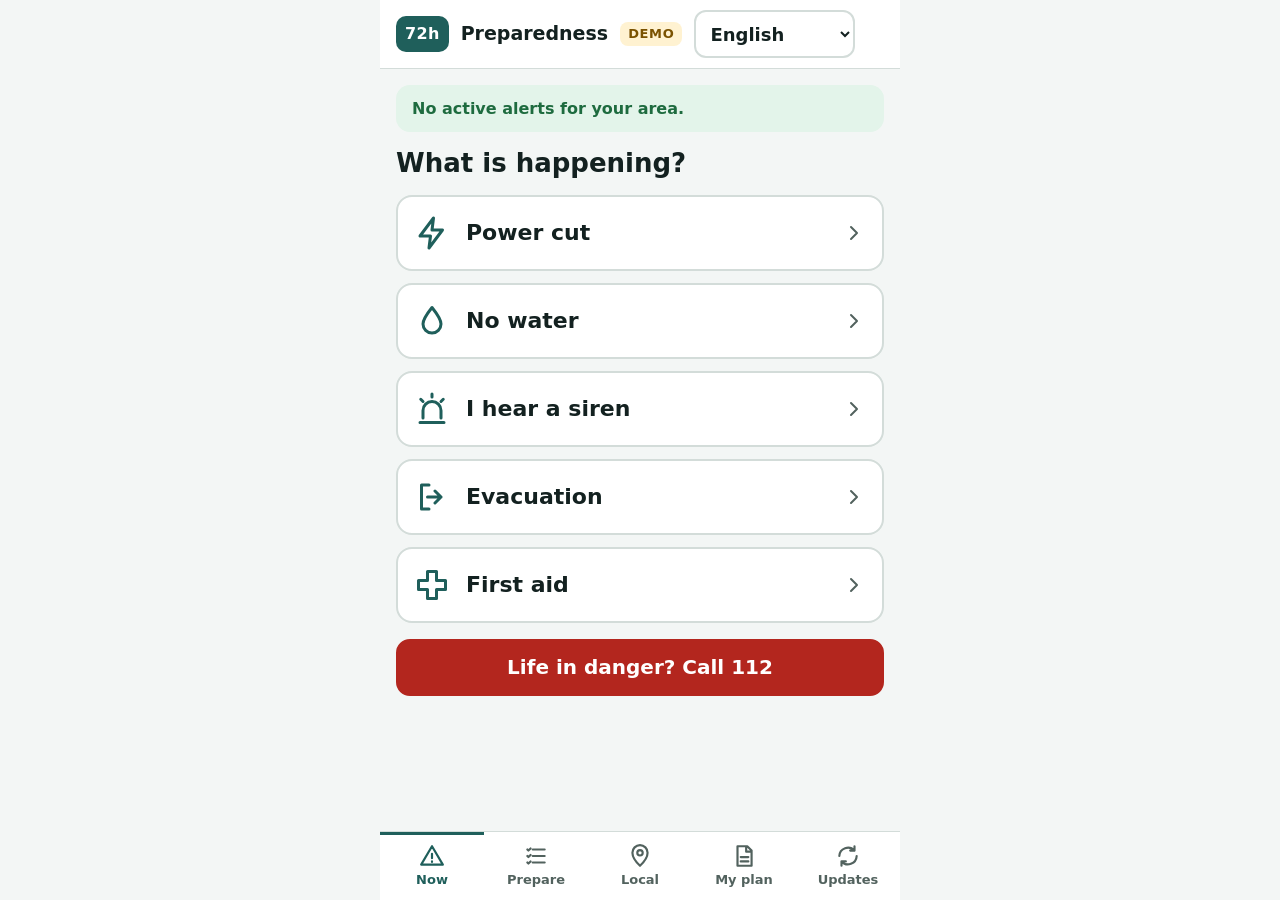
==== commit ccb9edb4: "Demó mód, ellenőrzött szolgáltatói linkek, RSS a szabványban - DEMÓ jelzés a fejlécben és magyarázat" ====
--- a/app/index.html
+++ b/app/index.html
@@ -45,7 +45,11 @@
 .app{width:100%;max-width:520px;height:100%;display:flex;flex-direction:column;background:var(--bg)}
 header{display:flex;align-items:center;gap:12px;padding:10px 16px;background:var(--surface);border-bottom:1px solid var(--line)}
 .mark{background:var(--accent);color:var(--on-accent);font-weight:700;border-radius:10px;padding:6px 9px;font-size:16px;letter-spacing:.02em}
-header h1{font-size:20px;margin:0;flex:1;min-width:0;overflow-wrap:anywhere}
+header h1{font-size:19px;margin:0;white-space:nowrap}
+#demo-tag{flex:none}
+header .spacer,header select{min-width:0}
+header{flex-wrap:nowrap}
+header select{flex:0 1 auto}
 select,input,textarea,button{font:inherit;color:inherit}
 select,input,textarea{background:var(--surface);border:2px solid var(--line);border-radius:12px;padding:12px 14px;min-height:56px;width:100%}
 header select{width:auto;min-height:48px;padding:8px 10px;font-weight:600}
@@ -68,6 +72,15 @@
 .banner{background:var(--danger-bg);border:2px solid var(--danger);border-radius:16px;padding:16px;display:flex;flex-direction:column;gap:6px}
 .banner strong{color:var(--danger);font-size:16px;text-transform:uppercase;letter-spacing:.04em}
 .banner .msg{font-size:22px;font-weight:650;line-height:1.3}
+.banner.warn{background:var(--warn-bg);border-color:var(--warn)}
+.banner.warn strong{color:var(--warn)}
+.place{display:flex;flex-direction:column;gap:6px;padding:14px 0;border-top:1px solid var(--line)}
+.place:first-of-type{border-top:0;padding-top:0}
+.place .row{gap:8px}
+.place .btn{min-height:48px;padding:8px 14px;font-size:16px}
+.err{color:var(--danger);font-size:15px;font-weight:600}
+.seg.wrap{flex-wrap:wrap}
+.seg.wrap button{font-size:17px;min-height:48px}
 .calm{background:var(--ok-bg);color:var(--ok);border-radius:14px;padding:12px 16px;font-weight:600;font-size:16px}
 ol.steps{list-style:none;margin:0;padding:0;display:flex;flex-direction:column;gap:12px;counter-reset:s}
 ol.steps li{counter-increment:s;display:flex;gap:14px;background:var(--surface);border:1px solid var(--line);border-radius:16px;padding:16px;font-size:20px;line-height:1.35}
@@ -110,6 +123,7 @@
   <header>
     <span class="mark" aria-hidden="true">72h</span>
     <h1 id="title"></h1>
+    <span class="tag" id="demo-tag" title=""></span>
     <label class="sr" for="lang" id="lang-label"></label>
     <select id="lang"></select>
   </header>
@@ -206,6 +220,71 @@
   r_ok: { hu: "Megjelenik a Most képernyőn.", en: "Shown on the Now screen.", uk: "Показано на екрані «Зараз».", de: "Wird unter „Jetzt“ angezeigt." },
   bytes: { hu: "{n} bájt", en: "{n} bytes", uk: "{n} байт", de: "{n} Byte" },
   protoNote: { hu: "Prototípus: a hatókör-ellenőrzés működik, a digitális aláírás ellenőrzése még nincs bekötve.", en: "Prototype: scope checks work; digital signature verification is not wired in yet.", uk: "Прототип: перевірка сфери дії працює, перевірку цифрового підпису ще не підключено.", de: "Prototyp: Die Bereichsprüfung funktioniert, die Prüfung der digitalen Signatur ist noch nicht angebunden." },
+  places: { hu: "Helyeim", en: "My places", uk: "Мої місця", de: "Meine Orte" },
+  current: { hu: "MOST ITT", en: "HERE NOW", uk: "ЗАРАЗ ТУТ", de: "JETZT HIER" },
+  hereNow: { hu: "Itt vagyok most", en: "I am here now", uk: "Я зараз тут", de: "Ich bin jetzt hier" },
+  addPlace: { hu: "Új hely hozzáadása", en: "Add a place", uk: "Додати місце", de: "Ort hinzufügen" },
+  edit: { hu: "Szerkesztés", en: "Edit", uk: "Редагувати", de: "Bearbeiten" },
+  del: { hu: "Törlés", en: "Delete", uk: "Видалити", de: "Löschen" },
+  save: { hu: "Mentés", en: "Save", uk: "Зберегти", de: "Speichern" },
+  cancel: { hu: "Mégse", en: "Cancel", uk: "Скасувати", de: "Abbrechen" },
+  placeName: { hu: "Megnevezés (pl. Otthon, Nyaraló)", en: "Name (e.g. Home, Holiday house)", uk: "Назва (напр. Дім, Дача)", de: "Bezeichnung (z. B. Zuhause, Ferienhaus)" },
+  town: { hu: "Település", en: "Town", uk: "Населений пункт", de: "Ort" },
+  svc_power: { hu: "Áram", en: "Electricity", uk: "Електроенергія", de: "Strom" },
+  svc_water: { hu: "Víz", en: "Water", uk: "Вода", de: "Wasser" },
+  prov_power: { hu: "Áramhálózat üzemeltetője", en: "Electricity network operator", uk: "Оператор електромережі", de: "Stromnetzbetreiber" },
+  prov_water: { hu: "Vízszolgáltató", en: "Water utility", uk: "Водоканал", de: "Wasserversorger" },
+  suggested: { hu: "javasolt", en: "suggested", uk: "рекомендовано", de: "vorgeschlagen" },
+  billHint: { hu: "Ellenőrizd a számládon: az áramszámla 3. oldalán szerepel a hálózat üzemeltetője.", en: "Check your bill: the network operator is shown on page 3 of the electricity bill.", uk: "Перевірте рахунок: оператор мережі вказаний на 3-й сторінці рахунку за електроенергію.", de: "Prüfen Sie Ihre Rechnung: Der Netzbetreiber steht auf Seite 3 der Stromrechnung." },
+  placesNote: { hu: "A helyek csak ezen a telefonon tárolódnak. A pontos címedet nem kérjük el.", en: "Places are stored only on this phone. We do not ask for your exact address.", uk: "Місця зберігаються лише на цьому телефоні. Точну адресу ми не запитуємо.", de: "Orte werden nur auf diesem Telefon gespeichert. Ihre genaue Adresse wird nicht abgefragt." },
+  defaultPlace: { hu: "Otthon", en: "Home", uk: "Дім", de: "Zuhause" },
+  needName: { hu: "Adj nevet a helynek.", en: "Give the place a name.", uk: "Дайте місцю назву.", de: "Geben Sie dem Ort einen Namen." },
+  keepOne: { hu: "Legalább egy hely kell.", en: "At least one place is needed.", uk: "Потрібне принаймні одне місце.", de: "Mindestens ein Ort ist nötig." },
+  none: { hu: "Nincs megadva", en: "Not set", uk: "Не вказано", de: "Nicht angegeben" },
+  statusFor: { hu: "Mi a helyzet itt: {p}", en: "Status at: {p}", uk: "Стан у: {p}", de: "Lage in: {p}" },
+  noOutage_power: { hu: "Nincs bejelentett áramszünet ennél a helynél.", en: "No reported power cut for this place.", uk: "Для цього місця відключень світла не повідомлено.", de: "Für diesen Ort ist kein Stromausfall gemeldet." },
+  noOutage_water: { hu: "Nincs bejelentett vízhiány ennél a helynél.", en: "No reported water outage for this place.", uk: "Для цього місця перебоїв з водою не повідомлено.", de: "Für diesen Ort ist keine Wasserunterbrechung gemeldet." },
+  firstCheck_power: { hu: "Először nézd meg a biztosítékot, és hogy a szomszédoknál van-e áram.", en: "First check your fuses and whether the neighbours have power.", uk: "Спершу перевірте запобіжники і чи є світло в сусідів.", de: "Prüfen Sie zuerst die Sicherungen und ob die Nachbarn Strom haben." },
+  firstCheck_water: { hu: "Először nézd meg a főelzárót, és hogy a szomszédoknál van-e víz.", en: "First check your main water valve and whether the neighbours have water.", uk: "Спершу перевірте головний кран і чи є вода в сусідів.", de: "Prüfen Sie zuerst den Hauptwasserhahn und ob die Nachbarn Wasser haben." },
+  checkProvider: { hu: "Kimaradások a szolgáltatónál", en: "Outages on the provider's site", uk: "Відключення на сайті постачальника", de: "Störungen beim Versorger" },
+  providerSite: { hu: "A szolgáltató weboldala", en: "Provider's website", uk: "Сайт постачальника", de: "Website des Versorgers" },
+  callFault: { hu: "Hibabejelentés: {n}", en: "Report a fault: {n}", uk: "Повідомити про аварію: {n}", de: "Störung melden: {n}" },
+  noLink: { hu: "Ehhez a szolgáltatóhoz még nincs ellenőrzött elérhetőség a rendszerben. Nézd meg a számládon.", en: "There is no verified contact for this provider in the system yet. Check your bill.", uk: "Для цього постачальника в системі ще немає перевірених контактів. Перегляньте рахунок.", de: "Für diesen Versorger sind noch keine geprüften Kontaktdaten hinterlegt. Sehen Sie auf Ihrer Rechnung nach." },
+  offlineNote: { hu: "Internet nélkül a weboldal nem nyílik meg, a telefonszám igen.", en: "Without internet the website will not open, but the phone number will work.", uk: "Без інтернету сайт не відкриється, але номер телефону працюватиме.", de: "Ohne Internet öffnet sich die Website nicht, die Telefonnummer funktioniert aber." },
+  noProvider: { hu: "Nincs megadva szolgáltató. Állítsd be a Helyben fülön.", en: "No provider set. Set it on the Local tab.", uk: "Постачальника не вказано. Налаштуйте на вкладці «Поруч».", de: "Kein Versorger angegeben. Unter „Vor Ort“ einstellen." },
+  kind_fault: { hu: "Üzemzavar", en: "Fault", uk: "Аварія", de: "Störung" },
+  kind_planned: { hu: "Tervezett munka", en: "Planned work", uk: "Планові роботи", de: "Geplante Arbeiten" },
+  cause: { hu: "Ok", en: "Cause", uk: "Причина", de: "Ursache" },
+  cause_c1: { hu: "hálózati hiba", en: "network fault", uk: "пошкодження мережі", de: "Netzfehler" },
+  cause_c2: { hu: "karbantartás", en: "maintenance", uk: "технічне обслуговування", de: "Wartung" },
+  cause_c3: { hu: "csőtörés", en: "burst pipe", uk: "прорив труби", de: "Rohrbruch" },
+  cause_c4: { hu: "vihar", en: "storm", uk: "негода", de: "Unwetter" },
+  restore: { hu: "Várható helyreállítás", en: "Expected restoration", uk: "Очікуване відновлення", de: "Voraussichtliche Behebung" },
+  notif: { hu: "Értesítések", en: "Notifications", uk: "Сповіщення", de: "Benachrichtigungen" },
+  notifPush: { hu: "Értesítés az appban (nem kell hozzá személyes adat)", en: "In-app notifications (no personal data needed)", uk: "Сповіщення в застосунку (особисті дані не потрібні)", de: "Benachrichtigungen in der App (keine persönlichen Daten nötig)" },
+  notifSms: { hu: "SMS, ha nincs mobilinternet", en: "SMS when there is no mobile data", uk: "SMS, якщо немає мобільного інтернету", de: "SMS, wenn kein mobiles Internet verfügbar ist" },
+  notifEmail: { hu: "E-mail", en: "Email", uk: "Електронна пошта", de: "E-Mail" },
+  phone: { hu: "Telefonszám", en: "Phone number", uk: "Номер телефону", de: "Telefonnummer" },
+  email: { hu: "E-mail-cím", en: "Email address", uk: "Адреса електронної пошти", de: "E-Mail-Adresse" },
+  notifNote: { hu: "SMS-hez és e-mailhez el kell küldeni az elérhetőségedet és a helyeid településeit, a címedet nem. Bármikor visszavonható.", en: "For SMS and email, your contact details and the towns of your places are sent, but not your address. You can withdraw at any time.", uk: "Для SMS та електронної пошти надсилаються ваші контакти й населені пункти ваших місць, але не адреса. Згоду можна відкликати будь-коли.", de: "Für SMS und E-Mail werden Ihre Kontaktdaten und die Orte Ihrer Standorte übermittelt, nicht Ihre Adresse. Jederzeit widerrufbar." },
+  protoContact: { hu: "Prototípus: ezek az adatok csak ezen a telefonon maradnak, nem küldjük el sehová.", en: "Prototype: this data stays on this phone and is not sent anywhere.", uk: "Прототип: ці дані залишаються на цьому телефоні й нікуди не надсилаються.", de: "Prototyp: Diese Daten bleiben auf diesem Telefon und werden nirgendwohin gesendet." },
+  badPhone: { hu: "Adj meg érvényes telefonszámot, pl. +36 30 123 4567.", en: "Enter a valid phone number, e.g. +36 30 123 4567.", uk: "Введіть дійсний номер, напр. +36 30 123 4567.", de: "Geben Sie eine gültige Nummer ein, z. B. +36 30 123 4567." },
+  badEmail: { hu: "Adj meg érvényes e-mail-címet.", en: "Enter a valid email address.", uk: "Введіть дійсну адресу електронної пошти.", de: "Geben Sie eine gültige E-Mail-Adresse ein." },
+  eonNotify: { hu: "Az E.ON már most is küld SMS-t és e-mailt az ingatlanodat érintő áramszünetről. Beállítás az online ügyfélszolgálaton.", en: "E.ON already sends SMS and email about power cuts affecting your property. Set it up in its online customer service.", uk: "E.ON уже надсилає SMS та листи про відключення, що стосуються вашої нерухомості. Налаштування — в онлайн-обслуговуванні.", de: "E.ON verschickt schon heute SMS und E-Mails zu Stromausfällen an Ihrer Immobilie. Einrichtung im Online-Kundenservice." },
+  eonNotifyBtn: { hu: "E.ON online ügyfélszolgálat", en: "E.ON online customer service", uk: "Онлайн-обслуговування E.ON", de: "E.ON Online-Kundenservice" },
+  demoUtility: { hu: "{p}: üzemzavar itt: {t}", en: "{p}: fault in {t}", uk: "{p}: аварія в {t}", de: "{p}: Störung in {t}" },
+  demoWater: { hu: "{p}: tervezett vízhiány itt: {t}", en: "{p}: planned water outage in {t}", uk: "{p}: планове відключення води в {t}", de: "{p}: geplante Wasserunterbrechung in {t}" },
+  demoWrong: { hu: "Opus Titász üzen Budapestnek (nem az ő területe)", en: "Opus Titász sends to Budapest (not its area)", uk: "Opus Titász надсилає для Будапешта (не його територія)", de: "Opus Titász sendet an Budapest (nicht sein Gebiet)" },
+  lane_utility: { hu: "Szolgáltatói értesítések", en: "Provider notices", uk: "Повідомлення постачальників", de: "Versorgerhinweise" },
+  scopeProvider: { hu: "Hatókör: csak a saját ellátási területe és szolgáltatása", en: "Scope: own service area and service only", uk: "Сфера дії: лише власна територія та послуга", de: "Geltungsbereich: nur eigenes Versorgungsgebiet und eigene Leistung" },
+  providersN: { hu: "{n} szolgáltató, aláírt üzenetekkel", en: "{n} providers, signed messages", uk: "{n} постачальників, підписані повідомлення", de: "{n} Versorger, signierte Nachrichten" },
+  r_utility_ok: { hu: "Megjelenik az érintett helyeidnél és a Most képernyőn.", en: "Shown for your affected places and on the Now screen.", uk: "Показано для ваших місць і на екрані «Зараз».", de: "Wird bei den betroffenen Orten und unter „Jetzt“ angezeigt." },
+  r_service: { hu: "Ez a szolgáltató nem küldhet ilyen szolgáltatásról üzenetet.", en: "This provider may not send messages about this service.", uk: "Цей постачальник не має права надсилати повідомлення про цю послугу.", de: "Dieser Versorger darf keine Nachrichten zu dieser Leistung senden." },
+  unverified: { hu: "ellenőrizendő", en: "to be verified", uk: "потребує перевірки", de: "zu prüfen" },
+  demoTag: { hu: "DEMÓ", en: "DEMO", uk: "ДЕМО", de: "DEMO" },
+  demoApp: { hu: "Ez bemutató alkalmazás mintaadatokkal. Azt mutatja meg, mi lenne látható, ha a szolgáltatók szabványos, aláírt formában tennék közzé a kimaradásokat.", en: "This is a demo app with sample data. It shows what you would see if utilities published outages in a standard, signed format.", uk: "Це демонстраційний застосунок із тестовими даними. Він показує, що було б видно, якби постачальники публікували відключення у стандартному підписаному форматі.", de: "Dies ist eine Demo-App mit Beispieldaten. Sie zeigt, was sichtbar wäre, wenn Versorger Störungen in einem einheitlichen, signierten Format veröffentlichen würden." },
+  demoFeed: { hu: "Mi lenne, ha így publikálnák? – mintanap betöltése", en: "What if they published this way? – load a sample day", uk: "А якби публікували так? – завантажити тестовий день", de: "Was wäre, wenn sie so veröffentlichen würden? – Beispieltag laden" },
+  demoFeedNote: { hu: "Betöltöttünk egy kitalált napot: minden mentett helyedre érkezett egy-egy szabványos üzenet a beállított szolgáltatóktól. Minden adat kitalált.", en: "A fictional day was loaded: each of your saved places received a standard message from its providers. All data is made up.", uk: "Завантажено вигаданий день: кожне збережене місце отримало стандартне повідомлення від своїх постачальників. Усі дані вигадані.", de: "Ein fiktiver Tag wurde geladen: Jeder gespeicherte Ort erhielt eine Standardnachricht seiner Versorger. Alle Daten sind erfunden." },
   clear: { hu: "Üzenetek törlése", en: "Clear messages", uk: "Очистити повідомлення", de: "Nachrichten löschen" }
 };
 
@@ -366,13 +445,52 @@
 };
 
 /* ---------- Lane 2: LOCAL (publisher: data steward of the region; samples for now) ---------- */
-var LOCAL = {
-  "HU-BU": { name: "Budapest", issuer: null,
-    records: [{ type: "shelter", n: 1 }, { type: "shelter", n: 2 }, { type: "water", n: 3 }, { type: "medical", n: 4 }, { type: "assembly", n: 5 }] },
-  "HU-HB": { name: "Hajdú-Bihar", issuer: null,
-    records: [{ type: "shelter", n: 1 }, { type: "water", n: 2 }, { type: "water", n: 3 }, { type: "medical", n: 4 }, { type: "assembly", n: 5 }] },
-  "HU-GS": { name: "Győr-Moson-Sopron", issuer: null,
-    records: [{ type: "shelter", n: 1 }, { type: "water", n: 2 }, { type: "medical", n: 3 }, { type: "assembly", n: 4 }] }
+var COUNTIES = {
+  "HU-BU": "Budapest", "HU-PE": "Pest", "HU-HB": "Hajdú-Bihar", "HU-CS": "Csongrád-Csanád",
+  "HU-GS": "Győr-Moson-Sopron", "HU-BA": "Baranya", "HU-BZ": "Borsod-Abaúj-Zemplén",
+  "HU-SO": "Somogy", "HU-HE": "Heves"
+};
+function localRecords() {
+  return [{ type: "shelter", n: 1 }, { type: "water", n: 2 }, { type: "medical", n: 3 }, { type: "assembly", n: 4 }];
+}
+
+/* Towns: the settlement is the shared key between places, providers and messages.
+   In production: KSH settlement code + optional street list from the central address register. */
+var TOWNS = {
+  budapest: { name: "Budapest", region: "HU-BU", power: "eon_bp", water: "fv" },
+  debrecen: { name: "Debrecen", region: "HU-HB", power: "titasz", water: "w_debrecen" },
+  szeged:   { name: "Szeged", region: "HU-CS", power: "demasz", water: "w_szeged" },
+  gyor:     { name: "Győr", region: "HU-GS", power: "eon_ed", water: "w_gyor" },
+  pecs:     { name: "Pécs", region: "HU-BA", power: "eon_dd", water: "tettye" },
+  miskolc:  { name: "Miskolc", region: "HU-BZ", power: "emasz", water: "w_miskolc" },
+  siofok:   { name: "Siófok", region: "HU-SO", power: "eon_dd", water: "w_drv" },
+  eger:     { name: "Eger", region: "HU-HE", power: "emasz", water: "w_heves" }
+};
+
+/* ---------- Lane 4: PROVIDERS (publisher: each utility, own area + own service only) ----------
+   web/outage/phone are filled only where verified; the rest is left for the provider to supply. */
+var PROVIDERS = {
+  eon_bp: { service: "power", name: "E.ON – Elmű Hálózati (Budapest, Pest)", regions: ["HU-BU", "HU-PE"],
+            web: "https://www.eon.hu/", outage: "https://www.eon.hu/hu/uzleti-es-kozigazgatasi/aram/segithetunk/aramszunetek.html", notify: "https://www.eon.hu/ugyintezes" },
+  eon_ed: { service: "power", name: "E.ON Észak-dunántúli Áramhálózati", regions: ["HU-GS", "HU-KE", "HU-VE", "HU-FE", "HU-VA", "HU-ZA"],
+            web: "https://www.eon.hu/", notify: "https://www.eon.hu/ugyintezes" },
+  eon_dd: { service: "power", name: "E.ON Dél-dunántúli Áramhálózati", regions: ["HU-BA", "HU-SO", "HU-TO", "HU-ZA"],
+            web: "https://www.eon.hu/", notify: "https://www.eon.hu/ugyintezes" },
+  emasz:  { service: "power", name: "MVM Émász Áramhálózati", regions: ["HU-NO", "HU-HE", "HU-BZ", "HU-PE"],
+            web: "https://mvmemaszhalozat.hu", outage: "https://mvmemaszhalozat.hu/ugyfeleinknek/hasznos-informaciok/tervezett-aramszunetek", phone: "06 80 42 43 44" },
+  demasz: { service: "power", name: "MVM Démász Áramhálózati", regions: ["HU-BK", "HU-CS", "HU-BE", "HU-PE"],
+            web: "https://mvmhalozat.hu", outage: "https://mvmhalozat.hu/aram/oldalak/5925", phone: "06 62 565 881" },
+  titasz: { service: "power", name: "Opus Titász Áramhálózati", regions: ["HU-HB", "HU-SZ", "HU-JN"],
+            web: "https://www.opustitasz.hu", outage: "https://www.opustitasz.hu/aramszunet-kereso", phone: "06 80 210 310" },
+  fv:     { service: "water", name: "Fővárosi Vízművek", regions: ["HU-BU", "HU-PE"],
+            web: "https://www.vizmuvek.hu", outage: "https://www.vizmuvek.hu/hu/kezdolap/informaciok/munkaterkep-hol-dolgozunk" },
+  tettye: { service: "water", name: "Tettye Forrásház (Pécs)", regions: ["HU-BA"], web: "https://tettyeforrashaz.hu" },
+  w_debrecen: { service: "water", name: "Debreceni Vízmű", regions: ["HU-HB"] },
+  w_szeged:   { service: "water", name: "Szegedi Vízmű", regions: ["HU-CS"] },
+  w_gyor:     { service: "water", name: "Pannon-Víz", regions: ["HU-GS"] },
+  w_miskolc:  { service: "water", name: "MIVÍZ", regions: ["HU-BZ"] },
+  w_drv:      { service: "water", name: "DRV", regions: ["HU-SO"] },
+  w_heves:    { service: "water", name: "Heves Megyei Vízmű", regions: ["HU-HE"] }
 };
 
 /* ---------- Lane 3: ALERTS (template bank ships with the advice pack) ---------- */
@@ -392,6 +510,10 @@
   aghb: { name: { hu: "Hajdú-Bihar adatgazda", en: "Hajdú-Bihar data steward", uk: "Розпорядник даних Гайду-Бігар", de: "Datenstelle Hajdú-Bihar" },
           types: ["local"], regions: ["HU-HB"] }
 };
+Object.keys(PROVIDERS).forEach(function (id) {
+  var p = PROVIDERS[id];
+  ISSUERS[id] = { name: { hu: p.name, en: p.name, uk: p.name, de: p.name }, types: ["utility"], service: p.service, regions: p.regions };
+});
 
 function checkScope(issuerId, type, region) {
   var iss = ISSUERS[issuerId];
@@ -410,7 +532,11 @@
 var browserLang = (navigator.language || "hu").slice(0, 2).toLowerCase();
 var state = {
   lang: store.get("lang", LANGS[browserLang] ? browserLang : "hu"),
-  region: store.get("region", "HU-BU"),
+  places: store.get("places", null),
+  here: store.get("here", "p1"),
+  contact: store.get("contact", { push: true, sms: false, email: false, phone: "", mail: "" }),
+  notices: store.get("notices", []),
+  editing: null, draft: null, draftErr: null,
   checks: store.get("checks", {}),
   plan: store.get("plan", {}),
   persons: store.get("persons", 2),
@@ -420,7 +546,16 @@
   copyText: null
 };
 if (!LANGS[state.lang]) state.lang = "hu";
-if (!LOCAL[state.region]) state.region = "HU-BU";
+if (!state.places || !state.places.length) state.places = [{ id: "p1", name: null, town: "budapest", power: "eon_bp", water: "fv" }];
+if (!state.places.some(function (p) { return p.id === state.here; })) state.here = state.places[0].id;
+function herePlace() { return state.places.filter(function (p) { return p.id === state.here; })[0]; }
+function placeName(p) { return p.name || t("defaultPlace"); }
+function curRegion() { return TOWNS[herePlace().town].region; }
+function savePlaces() { store.set("places", state.places); store.set("here", state.here); }
+function placeNotices(p, service) {
+  var now = Date.now();
+  return state.notices.filter(function (n) { return n.ok && n.end > now && n.town === p.town && (!service || n.service === service); });
+}
 
 function t(key, vars) {
   var e = UI[key]; var s = e ? (e[state.lang] || e.hu) : key;
@@ -457,8 +592,45 @@
 function activeAlerts() {
   var now = Date.now();
   return state.msgs.filter(function (m) {
-    return m.ok && m.until > now && (state.region === m.region || state.region.indexOf(m.region + "-") === 0);
+    var r = curRegion();
+    return m.ok && m.until > now && (r === m.region || r.indexOf(m.region + "-") === 0);
   });
+}
+
+
+function fmtTime(ms) {
+  try { return new Intl.DateTimeFormat(state.lang, { weekday: "short", hour: "2-digit", minute: "2-digit" }).format(new Date(ms)); }
+  catch (e) { return new Date(ms).toISOString().slice(11, 16); }
+}
+function noticeBanner(n, p) {
+  return '<div class="banner warn" role="status"><strong>' + esc(placeName(p)) + " · " + t("svc_" + n.service) + " · " + t("kind_" + n.kind) + "</strong>" +
+    '<span class="msg">' + t("cause") + ": " + t("cause_" + n.cause) + "</span>" +
+    "<span>" + t("restore") + ": <b>" + esc(fmtTime(n.end)) + "</b></span>" +
+    '<span class="muted">' + t("publisher") + ": " + esc(PROVIDERS[n.issuer].name) + "</span></div>";
+}
+function providerLinks(prov) {
+  var h = "";
+  if (prov.outage || prov.web) h += '<a class="btn" href="' + esc(prov.outage || prov.web) + '" target="_blank" rel="noopener">' + t(prov.outage ? "checkProvider" : "providerSite") + "</a>";
+  if (prov.phone) h += '<a class="btn ghost" href="tel:' + prov.phone.replace(/\s/g, "") + '">' + t("callFault", { n: esc(prov.phone) }) + "</a>";
+  if (!prov.web && !prov.phone) h += '<p class="note">' + t("noLink") + "</p>";
+  else if (prov.web) h += '<p class="muted">' + t("offlineNote") + "</p>";
+  return h;
+}
+function serviceStatus(service) {
+  var p = herePlace(), h = '<section class="card">';
+  if (state.places.length > 1) {
+    h += '<div class="seg wrap">' + state.places.map(function (q) {
+      return '<button data-act="here" data-id="' + q.id + '" aria-pressed="' + (q.id === p.id) + '">' + esc(placeName(q)) + "</button>";
+    }).join("") + "</div>";
+  }
+  h += "<h3>" + t("statusFor", { p: esc(placeName(p)) + " (" + esc(TOWNS[p.town].name) + ")" }) + "</h3>";
+  var ns = placeNotices(p, service);
+  h += ns.length ? ns.map(function (n) { return noticeBanner(n, p); }).join("")
+    : '<p class="calm">' + t("noOutage_" + service) + "</p><p>" + t("firstCheck_" + service) + "</p>";
+  var prov = PROVIDERS[p[service]];
+  if (prov) h += "<p><strong>" + esc(prov.name) + "</strong></p>" + providerLinks(prov);
+  else h += '<p class="note">' + t("noProvider") + "</p>";
+  return h + "</section>";
 }
 
 /* ---------- Screens ---------- */
@@ -467,6 +639,7 @@
     var c = ADVICE.cards.filter(function (x) { return x.id === state.card; })[0];
     return '<button class="btn ghost" data-act="back">‹ ' + t("back") + "</button>" +
       "<h2>" + esc(L(c.title)) + "</h2>" +
+      (c.id === "power" || c.id === "water" ? serviceStatus(c.id) : "") +
       '<ol class="steps">' + L(c.steps).map(function (s) { return "<li><span>" + esc(s) + "</span></li>"; }).join("") + "</ol>" +
       '<a class="btn call" href="tel:112">' + t("call112") + "</a>" +
       '<p class="muted">' + t("source") + ": " + t("advicePack") + " " + ADVICE.version + "</p>";
@@ -474,9 +647,12 @@
   var alerts = activeAlerts();
   var top = alerts.length
     ? alerts.map(function (m) {
-        return '<div class="banner" role="alert"><strong>' + t("alert") + " · " + esc(LOCAL[m.region] ? LOCAL[m.region].name : m.region) + '</strong><span class="msg">' + esc(L(TEMPLATES[m.tpl])) + '</span><span class="muted">' + t("publisher") + ": " + esc(L(ISSUERS[m.issuer].name)) + " · " + t("validUntil") + ": " + esc(fmtDate(m.until)) + "</span></div>";
+        return '<div class="banner" role="alert"><strong>' + t("alert") + " · " + esc(COUNTIES[m.region] || m.region) + '</strong><span class="msg">' + esc(L(TEMPLATES[m.tpl])) + '</span><span class="muted">' + t("publisher") + ": " + esc(L(ISSUERS[m.issuer].name)) + " · " + t("validUntil") + ": " + esc(fmtDate(m.until)) + "</span></div>";
       }).join("")
     : '<p class="calm">' + t("noAlerts") + "</p>";
+  state.places.forEach(function (p) {
+    placeNotices(p).forEach(function (n) { top += noticeBanner(n, p); });
+  });
   return top + "<h2>" + t("whatHappened") + '</h2><div class="stack">' +
     ADVICE.cards.map(function (c) {
       return '<button class="big" data-act="card" data-id="' + c.id + '">' + icon(c.icon) + "<span>" + esc(L(c.title)) + "</span>" + icon("chev", "chev") + "</button>";
@@ -502,19 +678,70 @@
   return html;
 }
 
+function providerOptions(service, town, selected) {
+  var sug = TOWNS[town][service];
+  var ids = Object.keys(PROVIDERS).filter(function (k) { return PROVIDERS[k].service === service; });
+  ids.sort(function (a, b) { return (b === sug) - (a === sug); });
+  return '<option value=""' + (!selected ? " selected" : "") + ">" + t("none") + "</option>" + ids.map(function (k) {
+    return '<option value="' + k + '"' + (k === selected ? " selected" : "") + ">" + esc(PROVIDERS[k].name) + (k === sug ? " (" + t("suggested") + ")" : "") + "</option>";
+  }).join("");
+}
+function placeEditor() {
+  var d = state.draft;
+  return '<section class="card"><h3>' + t(state.editing === "new" ? "addPlace" : "edit") + "</h3>" +
+    '<label class="f" for="draft-name">' + t("placeName") + '<input id="draft-name" data-draft="name" value="' + esc(d.name || "") + '" autocomplete="off"></label>' +
+    (state.draftErr ? '<p class="err" role="alert">' + t(state.draftErr) + "</p>" : "") +
+    '<label class="f" for="draft-town">' + t("town") + '<select id="draft-town">' +
+    Object.keys(TOWNS).map(function (k) { return '<option value="' + k + '"' + (k === d.town ? " selected" : "") + ">" + esc(TOWNS[k].name) + "</option>"; }).join("") +
+    "</select></label>" +
+    '<label class="f" for="draft-power">' + t("prov_power") + '<select id="draft-power">' + providerOptions("power", d.town, d.power) + "</select></label>" +
+    '<p class="muted">' + t("billHint") + "</p>" +
+    '<label class="f" for="draft-water">' + t("prov_water") + '<select id="draft-water">' + providerOptions("water", d.town, d.water) + "</select></label>" +
+    '<div class="row"><button class="btn" data-act="place-save">' + t("save") + '</button><button class="btn ghost" data-act="place-cancel">' + t("cancel") + "</button></div></section>";
+}
+function validPhone(v) { return /^\+?[0-9][0-9 ()\/-]{7,}$/.test(v.trim()); }
+function validMail(v) { return /^[^@\s]+@[^@\s]+\.[^@\s]+$/.test(v.trim()); }
 function viewHelyben() {
-  var reg = LOCAL[state.region];
-  return '<section class="card"><label class="f" for="region">' + t("region") + '<select id="region">' +
-    Object.keys(LOCAL).map(function (k) { return '<option value="' + k + '"' + (k === state.region ? " selected" : "") + ">" + esc(LOCAL[k].name) + "</option>"; }).join("") +
-    '</select></label><p class="muted">' + t("regionNote") + "</p></section>" +
-    '<section class="card"><h3>' + t("emergencyNumbers") + "</h3><div>" +
+  var html = "";
+  if (state.editing) html += placeEditor();
+  html += '<section class="card"><div class="row between"><h3>' + t("places") + '</h3></div><div>' +
+    state.places.map(function (p) {
+      var here = p.id === state.here, pw = PROVIDERS[p.power], wa = PROVIDERS[p.water];
+      return '<div class="place"><div class="row between"><strong>' + esc(placeName(p)) + " · " + esc(TOWNS[p.town].name) + "</strong>" +
+        (here ? '<span class="tag ok">' + t("current") + "</span>" : "") + "</div>" +
+        '<span class="muted">' + t("svc_power") + ": " + esc(pw ? pw.name : t("none")) + "<br>" + t("svc_water") + ": " + esc(wa ? wa.name : t("none")) + "</span>" +
+        '<div class="row">' + (here ? "" : '<button class="btn" data-act="here" data-id="' + p.id + '">' + t("hereNow") + "</button>") +
+        '<button class="btn ghost" data-act="place-edit" data-id="' + p.id + '">' + t("edit") + "</button>" +
+        (state.places.length > 1 ? '<button class="btn ghost" data-act="place-del" data-id="' + p.id + '">' + t("del") + "</button>" : "") +
+        "</div></div>";
+    }).join("") + "</div>" +
+    (state.editing ? "" : '<button class="btn ghost" data-act="place-new">+ ' + t("addPlace") + "</button>") +
+    '<p class="muted">' + t("placesNote") + "</p></section>";
+
+  var c = state.contact;
+  var usesEon = state.places.some(function (p) { return p.power && p.power.indexOf("eon") === 0; });
+  html += '<section class="card"><h3>' + t("notif") + "</h3>" +
+    '<label class="check"><input type="checkbox" id="n-push" data-notif="push"' + (c.push ? " checked" : "") + "><span>" + t("notifPush") + "</span></label>" +
+    '<label class="check"><input type="checkbox" id="n-sms" data-notif="sms"' + (c.sms ? " checked" : "") + "><span>" + t("notifSms") + "</span></label>" +
+    (c.sms ? '<label class="f" for="c-phone">' + t("phone") + '<input id="c-phone" type="tel" data-contact="phone" value="' + esc(c.phone) + '" autocomplete="tel" placeholder="+36 30 123 4567"></label>' +
+      (c.phone && !validPhone(c.phone) ? '<p class="err">' + t("badPhone") + "</p>" : "") : "") +
+    '<label class="check"><input type="checkbox" id="n-email" data-notif="email"' + (c.email ? " checked" : "") + "><span>" + t("notifEmail") + "</span></label>" +
+    (c.email ? '<label class="f" for="c-mail">' + t("email") + '<input id="c-mail" type="email" data-contact="mail" value="' + esc(c.mail) + '" autocomplete="email"></label>' +
+      (c.mail && !validMail(c.mail) ? '<p class="err">' + t("badEmail") + "</p>" : "") : "") +
+    '<p class="muted">' + t("notifNote") + '</p><p class="note">' + t("protoContact") + "</p>" +
+    (usesEon ? "<p>" + t("eonNotify") + '</p><a class="btn ghost" href="https://www.eon.hu/ugyintezes" target="_blank" rel="noopener">' + t("eonNotifyBtn") + "</a>" : "") +
+    "</section>";
+
+  var region = curRegion();
+  html += '<section class="card"><h3>' + t("emergencyNumbers") + "</h3><div>" +
     ["112", "104", "105", "107"].map(function (n) { return '<a class="num" href="tel:' + n + '"><b>' + n + "</b><span>" + t("n" + n) + "</span></a>"; }).join("") +
     "</div></section>" +
-    '<section class="card"><div class="row between"><h3>' + t("localData") + " · " + esc(reg.name) + '</h3><span class="tag">' + t("sample") + "</span></div>" +
+    '<section class="card"><div class="row between"><h3>' + t("localData") + " · " + esc(COUNTIES[region]) + '</h3><span class="tag">' + t("sample") + "</span></div>" +
     '<p class="note">' + t("localNote") + "</p><div>" +
-    reg.records.map(function (r) {
+    localRecords().map(function (r) {
       return '<div class="rec"><div><strong>' + t("type_" + r.type) + '</strong><br><span class="muted">' + t("samplePlace", { n: r.n }) + '</span></div><span class="tag">' + t("sample") + "</span></div>";
     }).join("") + "</div></section>";
+  return html;
 }
 
 var PLAN_FIELDS = [["meet1", "text"], ["meet2", "text"], ["cname", "text"], ["cphone", "tel"], ["kids", "text"], ["meds", "area"], ["shut", "area"]];
@@ -538,20 +765,27 @@
 
 function viewFrissitesek() {
   var alertCount = state.msgs.filter(function (m) { return m.ok; }).length;
-  var html = '<section class="card"><h3>' + t("packs") + "</h3>" +
+  var html = '<p class="note">' + t("demoApp") + "</p>" +
+    '<section class="card"><h3>' + t("packs") + "</h3>" +
     '<div class="lane advice"><strong>' + t("lane_advice") + '</strong><span class="muted">' + t("publisher") + ": " + esc(L(ISSUERS.osz.name)) + '</span><span class="muted">' + t("scopeNational") + " · " + t("version") + " " + ADVICE.version + "</span></div>" +
-    '<div class="lane local"><strong>' + t("lane_local") + " · " + esc(LOCAL[state.region].name) + ' <span class="tag">' + t("sample") + '</span></strong><span class="muted">' + t("publisher") + ": " + t("noSteward") + '</span><span class="muted">' + t("scopeRegion") + "</span></div>" +
-    '<div class="lane alert"><strong>' + t("lane_alert") + " (" + alertCount + ')</strong><span class="muted">' + t("publisher") + ": " + esc(L(ISSUERS.ugy.name)) + '</span><span class="muted">' + t("scopeNational") + "</span></div></section>" +
+    '<div class="lane local"><strong>' + t("lane_local") + " · " + esc(COUNTIES[curRegion()]) + ' <span class="tag">' + t("sample") + '</span></strong><span class="muted">' + t("publisher") + ": " + t("noSteward") + '</span><span class="muted">' + t("scopeRegion") + "</span></div>" +
+    '<div class="lane alert"><strong>' + t("lane_alert") + " (" + alertCount + ')</strong><span class="muted">' + t("publisher") + ": " + esc(L(ISSUERS.ugy.name)) + '</span><span class="muted">' + t("scopeNational") + "</span></div>" +
+    '<div class="lane local"><strong>' + t("lane_utility") + " (" + state.notices.filter(function (n) { return n.ok; }).length + ')</strong><span class="muted">' + t("providersN", { n: Object.keys(PROVIDERS).length }) + '</span><span class="muted">' + t("scopeProvider") + "</span></div></section>" +
     '<section class="card"><h3>' + t("tryTitle") + '</h3><p class="muted">' + t("tryNote") + "</p>" +
     '<button class="btn plain" data-act="demo" data-n="1">' + t("demo1") + "</button>" +
     '<button class="btn plain" data-act="demo" data-n="2">' + t("demo2") + "</button>" +
     '<button class="btn plain" data-act="demo" data-n="3">' + t("demo3") + "</button>" +
+    (PROVIDERS[herePlace().power] ? '<button class="btn plain" data-act="demo" data-n="4">' + t("demoUtility", { p: esc(PROVIDERS[herePlace().power].name), t: esc(TOWNS[herePlace().town].name) }) + "</button>" : "") +
+    (PROVIDERS[herePlace().water] ? '<button class="btn plain" data-act="demo" data-n="5">' + t("demoWater", { p: esc(PROVIDERS[herePlace().water].name), t: esc(TOWNS[herePlace().town].name) }) + "</button>" : "") +
+    '<button class="btn plain" data-act="demo" data-n="6">' + t("demoWrong") + "</button>" +
+    '<button class="btn" data-act="demo" data-n="7">' + t("demoFeed") + "</button>" +
     '<p class="note">' + t("protoNote") + "</p></section>";
-  if (state.msgs.length) {
-    html += '<section class="card">' + state.msgs.slice().reverse().map(function (m) {
+  var log = state.msgs.concat(state.notices).sort(function (a, b) { return a.at - b.at; });
+  if (log.length) {
+    html += '<section class="card">' + log.slice().reverse().map(function (m) {
       var who = ISSUERS[m.issuer] ? L(ISSUERS[m.issuer].name) : m.issuer;
       return '<div class="stack"><div class="row between"><strong>' + esc(who) + '</strong><span class="tag ' + (m.ok ? "ok" : "no") + '">' + t(m.ok ? "accepted" : "rejected") + "</span></div>" +
-        "<code>" + esc(m.raw) + '</code><span class="muted">' + t("bytes", { n: m.bytes }) + " · " + t(m.ok ? "r_ok" : m.reason) + "</span></div>";
+        "<code>" + esc(m.raw) + '</code><span class="muted">' + t("bytes", { n: m.bytes }) + " · " + t(m.ok ? (m.service ? "r_utility_ok" : "r_ok") : m.reason) + "</span></div>";
     }).join('<hr style="width:100%;border:0;border-top:1px solid var(--line);margin:0">') +
       '<button class="btn ghost" data-act="clear">' + t("clear") + "</button></section>";
   }
@@ -566,6 +800,7 @@
   document.title = t("title");
   document.getElementById("title").textContent = t("title");
   document.getElementById("lang-label").textContent = t("language");
+  var dt = document.getElementById("demo-tag"); dt.textContent = t("demoTag"); dt.title = t("demoApp");
   main.innerHTML = VIEWS[scr]();
   main.scrollTop = keepScroll ? y : 0;
   document.getElementById("nav").innerHTML = SCREENS.map(function (s) {
@@ -581,9 +816,25 @@
   var bytes = raw.length;
   try { bytes = new TextEncoder().encode(raw).length; } catch (e) {}
   state.msgs = state.msgs.filter(function (m) { return !(m.tpl === "T01" && m.region === region && m.issuer === issuer); });
-  state.msgs.push({ raw: raw, bytes: bytes, tpl: "T01", region: region, until: until, issuer: issuer, ok: !reason, reason: reason });
+  state.msgs.push({ at: Date.now(), raw: raw, bytes: bytes, tpl: "T01", region: region, until: until, issuer: issuer, ok: !reason, reason: reason });
   if (state.msgs.length > 8) state.msgs = state.msgs.slice(-8);
   store.set("msgs", state.msgs);
+}
+
+/* Compact provider notice: K1|service|kind|cause|town|start|end|issuer  (+ 64-byte signature in production) */
+function receiveUtility(issuer, service, kind, cause, town, hours) {
+  var start = Date.now(), end = start + hours * 3600 * 1000;
+  var raw = ["K1", service === "power" ? "E" : "V", kind === "fault" ? "Z" : "T", cause, town, Math.floor(start / 60000).toString(36), Math.floor(end / 60000).toString(36), issuer].join("|");
+  var iss = ISSUERS[issuer], reason = null;
+  if (!iss || iss.types.indexOf("utility") === -1) reason = "r_unknown";
+  else if (iss.service !== service) reason = "r_service";
+  else if (iss.regions.indexOf(TOWNS[town].region) === -1) reason = "r_scope";
+  var bytes = raw.length;
+  try { bytes = new TextEncoder().encode(raw).length; } catch (e) {}
+  state.notices = state.notices.filter(function (n) { return !(n.issuer === issuer && n.town === town && n.service === service); });
+  state.notices.push({ at: Date.now(), raw: raw, bytes: bytes, issuer: issuer, service: service, kind: kind, cause: cause, town: town, start: start, end: end, ok: !reason, reason: reason });
+  if (state.notices.length > 12) state.notices = state.notices.slice(-12);
+  store.set("notices", state.notices);
 }
 
 /* ---------- Events ---------- */
@@ -596,12 +847,47 @@
   else if (act === "days") { state.days = Number(el.getAttribute("data-d")); store.set("days", state.days); render(true); }
   else if (act === "demo") {
     var n = el.getAttribute("data-n");
-    if (n === "1") receive("ugy", state.region);
-    else if (n === "2") receive("aghb", state.region === "HU-BU" ? "HU-GS" : "HU-BU");
-    else receive("x9k2", state.region);
+    var hp = herePlace();
+    if (n === "1") receive("ugy", curRegion());
+    else if (n === "2") receive("aghb", curRegion() === "HU-BU" ? "HU-GS" : "HU-BU");
+    else if (n === "3") receive("x9k2", curRegion());
+    else if (n === "4") receiveUtility(hp.power, "power", "fault", "c4", hp.town, 3);
+    else if (n === "5") receiveUtility(hp.water, "water", "planned", "c2", hp.town, 6);
+    else if (n === "6") receiveUtility("titasz", "power", "fault", "c1", "budapest", 2);
+    else {
+      var causes = { power: ["c4", "c2"], water: ["c3", "c2"] };
+      state.places.forEach(function (pl, i) {
+        if (pl.power) receiveUtility(pl.power, "power", i % 2 ? "planned" : "fault", causes.power[i % 2], pl.town, 3 + i);
+        if (pl.water) receiveUtility(pl.water, "water", i % 2 ? "fault" : "planned", causes.water[i % 2 ? 0 : 1], pl.town, 5 + i);
+      });
+      el.insertAdjacentHTML("afterend", '<p class="muted">' + t("demoFeedNote") + "</p>");
+    }
     render(true);
   }
-  else if (act === "clear") { state.msgs = []; store.set("msgs", []); render(true); }
+  else if (act === "clear") { state.msgs = []; state.notices = []; store.set("msgs", []); store.set("notices", []); render(true); }
+  else if (act === "here") { state.here = el.getAttribute("data-id"); savePlaces(); render(true); }
+  else if (act === "place-new") { state.editing = "new"; state.draftErr = null; state.draft = { name: "", town: "budapest", power: TOWNS.budapest.power, water: TOWNS.budapest.water }; render(); }
+  else if (act === "place-edit") {
+    var pe = state.places.filter(function (p) { return p.id === el.getAttribute("data-id"); })[0];
+    state.editing = pe.id; state.draftErr = null; state.draft = { name: pe.name || "", town: pe.town, power: pe.power, water: pe.water }; render();
+  }
+  else if (act === "place-cancel") { state.editing = null; state.draft = null; state.draftErr = null; render(true); }
+  else if (act === "place-save") {
+    var d = state.draft;
+    var nameIsDefault = state.editing !== "new" && !d.name.trim() && state.places.filter(function (p) { return p.id === state.editing; })[0].name === null;
+    if (!d.name.trim() && !nameIsDefault) { state.draftErr = "needName"; render(true); var f = document.getElementById("draft-name"); if (f) f.focus(); return; }
+    var rec = { name: d.name.trim() || null, town: d.town, power: d.power || null, water: d.water || null };
+    if (state.editing === "new") { rec.id = "p" + Date.now().toString(36); state.places.push(rec); }
+    else { state.places = state.places.map(function (p) { return p.id === state.editing ? Object.assign({ id: p.id }, rec) : p; }); }
+    state.editing = null; state.draft = null; state.draftErr = null; savePlaces(); render();
+  }
+  else if (act === "place-del") {
+    if (state.places.length < 2) return;
+    var id = el.getAttribute("data-id");
+    state.places = state.places.filter(function (p) { return p.id !== id; });
+    if (state.here === id) state.here = state.places[0].id;
+    savePlaces(); render(true);
+  }
   else if (act === "copy") {
     var text = planText();
     var status = document.getElementById("copy-status");
@@ -614,7 +900,11 @@
 document.addEventListener("change", function (ev) {
   var el = ev.target;
   if (el.id === "lang") { state.lang = el.value; store.set("lang", state.lang); render(true); }
-  else if (el.id === "region") { state.region = el.value; store.set("region", state.region); render(true); }
+  else if (el.id === "draft-town") { state.draft.town = el.value; state.draft.power = TOWNS[el.value].power; state.draft.water = TOWNS[el.value].water; render(true); }
+  else if (el.id === "draft-power") { state.draft.power = el.value; }
+  else if (el.id === "draft-water") { state.draft.water = el.value; }
+  else if (el.getAttribute("data-notif")) { state.contact[el.getAttribute("data-notif")] = el.checked; store.set("contact", state.contact); render(true); }
+  else if (el.getAttribute("data-contact")) { render(true); }
   else if (el.getAttribute("data-act") === "check") {
     var id = el.getAttribute("data-id");
     if (el.checked) state.checks[id] = 1; else delete state.checks[id];
@@ -624,8 +914,12 @@
 document.addEventListener("input", function (ev) {
   var k = ev.target.getAttribute && ev.target.getAttribute("data-plan");
   if (k) { state.plan[k] = ev.target.value; store.set("plan", state.plan); }
+  var dk = ev.target.getAttribute && ev.target.getAttribute("data-draft");
+  if (dk && state.draft) { state.draft[dk] = ev.target.value; if (state.draftErr) { state.draftErr = null; var e = document.querySelector(".err"); if (e) e.remove(); } }
+  var ck = ev.target.getAttribute && ev.target.getAttribute("data-contact");
+  if (ck) { state.contact[ck] = ev.target.value; store.set("contact", state.contact); }
 });
-window.addEventListener("hashchange", function () { state.card = null; state.copyText = null; render(); });
+window.addEventListener("hashchange", function () { state.card = null; state.copyText = null; state.editing = null; state.draft = null; render(); });
 
 var langSel = document.getElementById("lang");
 langSel.innerHTML = Object.keys(LANGS).map(function (k) { return '<option value="' + k + '">' + LANGS[k] + "</option>"; }).join("");
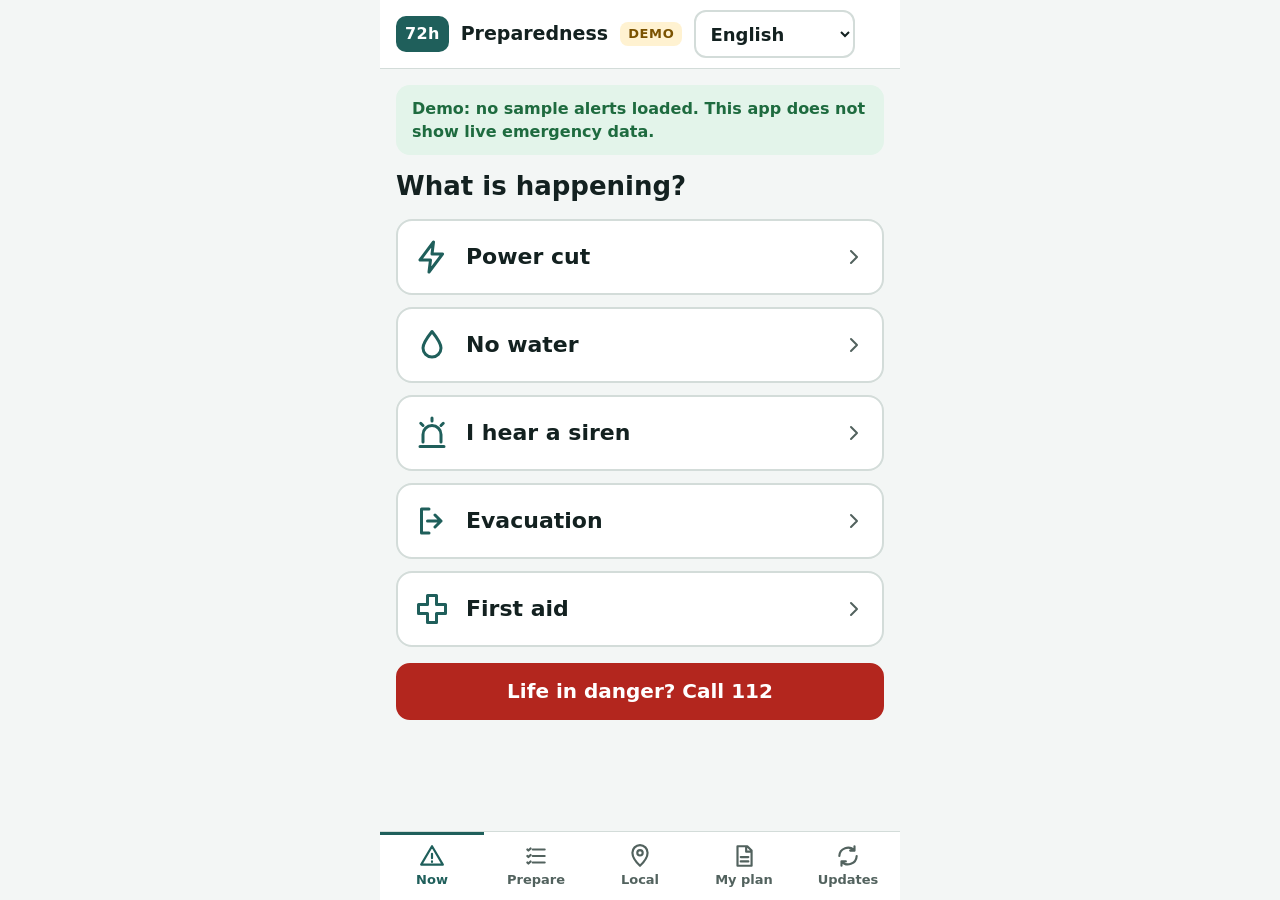
==== commit 9de3aca1: "Publish Claude's mobile PWA and link it from the handbook; correct unverified claims" ====
--- a/app/index.html
+++ b/app/index.html
@@ -154,7 +154,7 @@
   whatHappened: { hu: "Mi történt?", en: "What is happening?", uk: "Що сталося?", de: "Was ist passiert?" },
   call112: { hu: "Életveszély? Hívd: 112", en: "Life in danger? Call 112", uk: "Загроза життю? Телефонуйте 112", de: "Lebensgefahr? 112 anrufen" },
   back: { hu: "Vissza", en: "Back", uk: "Назад", de: "Zurück" },
-  noAlerts: { hu: "Nincs érvényes riasztás a területeden.", en: "No active alerts for your area.", uk: "Для вашої місцевості немає чинних попереджень.", de: "Keine aktuellen Warnungen für Ihr Gebiet." },
+  noAlerts: { hu: "Demó: nincs betöltött mintariasztás. Az alkalmazás nem mutat élő veszélyhelyzeti adatokat.", en: "Demo: no sample alerts loaded. This app does not show live emergency data.", uk: "Демо: тестові попередження не завантажено. Застосунок не показує актуальні дані про надзвичайні ситуації.", de: "Demo: Keine Beispielwarnungen geladen. Diese App zeigt keine aktuellen Notfalldaten." },
   alert: { hu: "Riasztás", en: "Alert", uk: "Попередження", de: "Warnung" },
   publisher: { hu: "Kiadó", en: "Publisher", uk: "Видавець", de: "Herausgeber" },
   validUntil: { hu: "Érvényes eddig", en: "Valid until", uk: "Чинне до", de: "Gültig bis" },
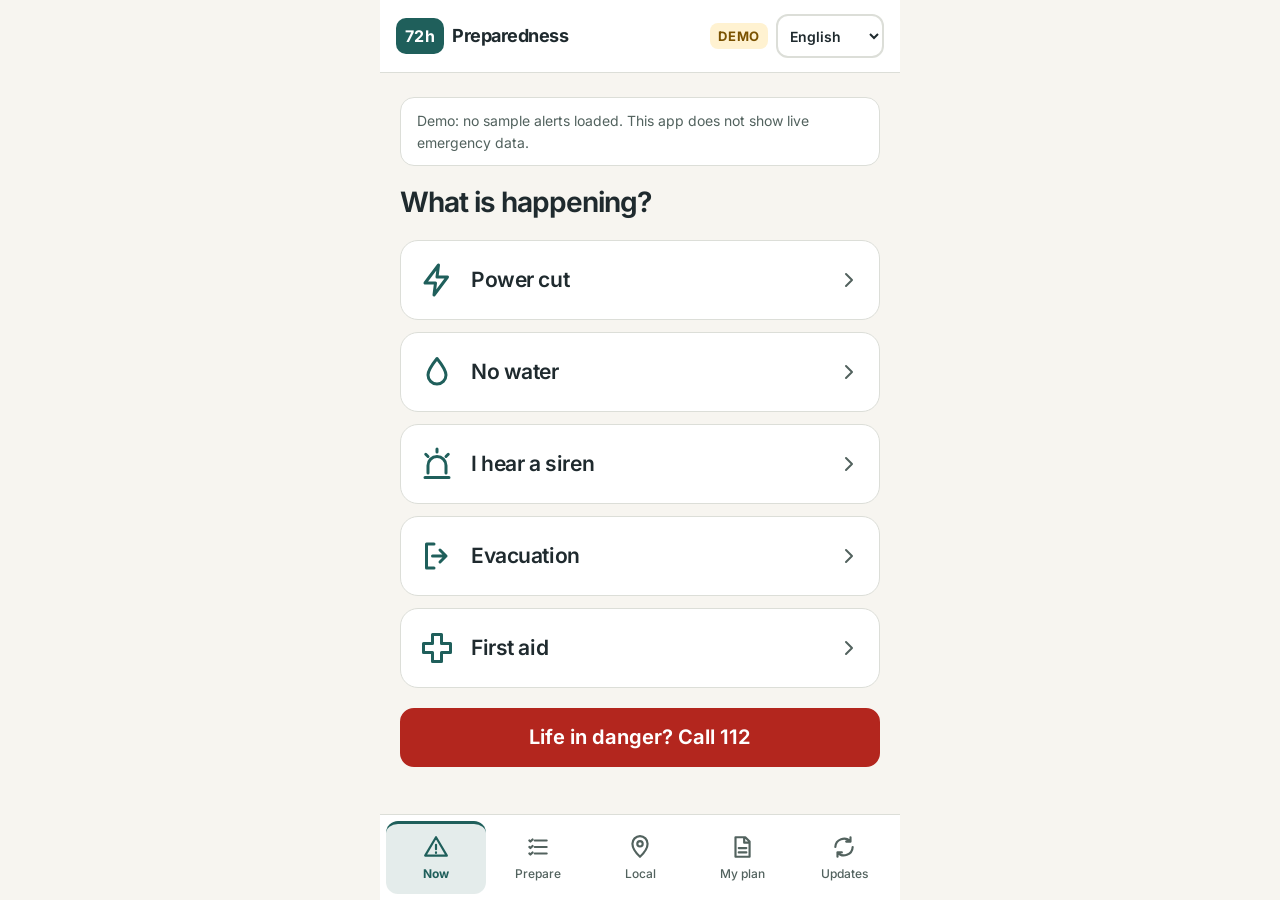
==== commit 7d3043a6: "Refine app and handbook typography with local Inter and calmer mobile UI" ====
--- a/app/index.html
+++ b/app/index.html
@@ -8,16 +8,17 @@
 <link rel="manifest" href="manifest.webmanifest">
 <link rel="icon" href="icon.svg" type="image/svg+xml">
 <link rel="apple-touch-icon" href="icon-192.png">
+<link rel="stylesheet" href="../assets/fonts.css">
 <style>
 /* Layout: one phone-width column, fixed header and bottom tab bar, one job per screen. */
 :root{
-  --bg:#f3f6f5; --surface:#ffffff; --ink:#132120; --muted:#52625e; --line:#d3dcd9;
+  --bg:#f7f5f0; --surface:#ffffff; --ink:#1f2a2e; --muted:#52625e; --line:#dcded8;
   --accent:#1f5f5b; --on-accent:#ffffff;
   --danger:#b3261e; --danger-bg:#fdecea;
   --warn:#7a5200; --warn-bg:#fff2d1;
   --ok:#1e6b3f; --ok-bg:#e3f4ea;
   --lane-advice:#2e7d4f; --lane-local:#1f5fa8; --lane-alert:#c2571a;
-  --font:system-ui,-apple-system,"Segoe UI",Roboto,"Noto Sans","Helvetica Neue",Arial,sans-serif;
+  --font:Inter,system-ui,-apple-system,"Segoe UI",Roboto,"Noto Sans",Arial,sans-serif;
 }
 @media (prefers-color-scheme: dark){
   :root:not([data-theme="light"]){
@@ -41,28 +42,28 @@
 }
 *{box-sizing:border-box}
 html,body{height:100%;margin:0}
-body{background:var(--bg);color:var(--ink);font-family:var(--font);font-size:18px;line-height:1.45;display:flex;justify-content:center}
+body{background:var(--bg);color:var(--ink);font-family:var(--font);font-size:18px;line-height:1.55;display:flex;justify-content:center}
 .app{width:100%;max-width:520px;height:100%;display:flex;flex-direction:column;background:var(--bg)}
-header{display:flex;align-items:center;gap:12px;padding:10px 16px;background:var(--surface);border-bottom:1px solid var(--line)}
+header{display:flex;align-items:center;gap:8px;padding:14px 16px;padding-top:max(14px,env(safe-area-inset-top));background:var(--surface);border-bottom:1px solid var(--line)}
 .mark{background:var(--accent);color:var(--on-accent);font-weight:700;border-radius:10px;padding:6px 9px;font-size:16px;letter-spacing:.02em}
-header h1{font-size:19px;margin:0;white-space:nowrap}
+header h1{font-size:18px;margin:0;letter-spacing:-.025em;flex:1;min-width:0;overflow-wrap:anywhere}
 #demo-tag{flex:none}
 header .spacer,header select{min-width:0}
 header{flex-wrap:nowrap}
 header select{flex:0 1 auto}
 select,input,textarea,button{font:inherit;color:inherit}
 select,input,textarea{background:var(--surface);border:2px solid var(--line);border-radius:12px;padding:12px 14px;min-height:56px;width:100%}
-header select{width:auto;min-height:48px;padding:8px 10px;font-weight:600}
+header select{width:auto;max-width:108px;min-height:44px;padding:8px;font-size:14px;font-weight:600}
 textarea{min-height:96px;resize:vertical}
 :focus-visible{outline:3px solid var(--accent);outline-offset:2px}
-main{flex:1;overflow-y:auto;padding:16px;display:flex;flex-direction:column;gap:16px}
-h2{font-size:26px;line-height:1.2;margin:0;text-wrap:balance}
+main{flex:1;min-height:0;overflow-y:auto;padding:24px 20px;display:flex;flex-direction:column;gap:20px}
+h2{font-size:28px;font-weight:650;letter-spacing:-.035em;line-height:1.2;margin:0;text-wrap:balance}
 h3{font-size:20px;margin:0;text-wrap:balance}
 p{margin:0}
 .muted{color:var(--muted);font-size:16px}
 .stack{display:flex;flex-direction:column;gap:12px}
-.card{background:var(--surface);border:1px solid var(--line);border-radius:16px;padding:16px;display:flex;flex-direction:column;gap:12px}
-.big{display:flex;align-items:center;gap:16px;width:100%;min-height:76px;padding:14px 16px;background:var(--surface);border:2px solid var(--line);border-radius:16px;font-size:22px;font-weight:650;text-align:left;cursor:pointer}
+.card{background:var(--surface);border:1px solid var(--line);border-radius:18px;padding:20px;display:flex;flex-direction:column;gap:16px}
+.big{display:flex;align-items:center;gap:16px;width:100%;min-height:80px;padding:18px;background:var(--surface);border:1px solid var(--line);border-radius:18px;font-size:21px;font-weight:600;letter-spacing:-.02em;text-align:left;cursor:pointer}
 .big svg{flex:none;width:36px;height:36px;color:var(--accent)}
 .big .chev{margin-left:auto;width:24px;height:24px;color:var(--muted)}
 .btn{display:flex;align-items:center;justify-content:center;gap:8px;min-height:56px;padding:12px 16px;border-radius:14px;border:2px solid var(--accent);background:var(--accent);color:var(--on-accent);font-weight:650;cursor:pointer;text-decoration:none;text-align:center}
@@ -81,7 +82,7 @@
 .err{color:var(--danger);font-size:15px;font-weight:600}
 .seg.wrap{flex-wrap:wrap}
 .seg.wrap button{font-size:17px;min-height:48px}
-.calm{background:var(--ok-bg);color:var(--ok);border-radius:14px;padding:12px 16px;font-weight:600;font-size:16px}
+.calm{background:var(--surface);color:var(--muted);border:1px solid var(--line);border-radius:14px;padding:12px 16px;font-weight:400;font-size:14px;line-height:1.55}
 ol.steps{list-style:none;margin:0;padding:0;display:flex;flex-direction:column;gap:12px;counter-reset:s}
 ol.steps li{counter-increment:s;display:flex;gap:14px;background:var(--surface);border:1px solid var(--line);border-radius:16px;padding:16px;font-size:20px;line-height:1.35}
 ol.steps li::before{content:counter(s);flex:none;width:40px;height:40px;border-radius:50%;background:var(--accent);color:var(--on-accent);font-weight:700;display:flex;align-items:center;justify-content:center}
@@ -110,10 +111,12 @@
 .lane.advice{border-color:var(--lane-advice)} .lane.local{border-color:var(--lane-local)} .lane.alert{border-color:var(--lane-alert)}
 label.f{display:flex;flex-direction:column;gap:6px;font-weight:600}
 code{font-family:ui-monospace,Menlo,Consolas,monospace;font-size:15px;background:var(--bg);border:1px solid var(--line);border-radius:8px;padding:6px 8px;overflow-wrap:anywhere;display:block}
-nav{display:flex;background:var(--surface);border-top:1px solid var(--line)}
-nav a{flex:1;min-width:0;display:flex;flex-direction:column;align-items:center;gap:2px;padding:8px 2px 10px;color:var(--muted);text-decoration:none;font-size:13px;font-weight:600;overflow-wrap:anywhere;text-align:center;border-top:3px solid transparent}
+nav{display:flex;flex-shrink:0;gap:2px;padding:6px 6px max(6px,env(safe-area-inset-bottom));background:var(--surface);border-top:1px solid var(--line)}
+nav a{flex:1;min-width:0;display:flex;flex-direction:column;align-items:center;gap:5px;padding:10px 2px;color:var(--muted);text-decoration:none;font-size:12px;font-weight:500;overflow-wrap:anywhere;text-align:center;border-radius:12px;border-top:3px solid transparent}
 nav a svg{width:26px;height:26px}
-nav a[aria-current="page"]{color:var(--accent);border-top-color:var(--accent)}
+nav a[aria-current="page"]{color:var(--accent);font-weight:700;background:color-mix(in srgb,var(--accent) 12%,var(--surface));border-top-color:var(--accent)}
+@media (hover:hover){.big:hover,.btn.plain:hover{border-color:var(--accent)}nav a:hover{color:var(--accent)}}
+@media (max-width:380px){header{flex-wrap:wrap}header select{max-width:94px}header h1{font-size:17px}main{padding:20px 16px}.card{padding:16px}}
 .sr{position:absolute;width:1px;height:1px;overflow:hidden;clip:rect(0 0 0 0)}
 @media (max-width:360px){body{font-size:17px}.big{font-size:20px}nav a{font-size:11px}}
 </style>
--- a/assets/fonts.css
+++ b/assets/fonts.css
@@ -0,0 +1,17 @@
+/* Local variable fonts: available offline, including Hungarian accents. */
+@font-face {
+  font-family: Inter;
+  font-style: normal;
+  font-weight: 100 900;
+  font-display: swap;
+  src: url("fonts/inter-latin-ext-wght-normal.woff2") format("woff2");
+  unicode-range: U+0100-02BA,U+02BD-02C5,U+02C7-02CC,U+02CE-02D7,U+02DD-02FF,U+0304,U+0308,U+0329,U+1D00-1DBF,U+1E00-1E9F,U+1EF2-1EFF,U+2020,U+20A0-20AB,U+20AD-20C0,U+2113,U+2C60-2C7F,U+A720-A7FF;
+}
+@font-face {
+  font-family: Inter;
+  font-style: normal;
+  font-weight: 100 900;
+  font-display: swap;
+  src: url("fonts/inter-latin-wght-normal.woff2") format("woff2");
+  unicode-range: U+0000-00FF,U+0131,U+0152-0153,U+02BB-02BC,U+02C6,U+02DA,U+02DC,U+0304,U+0308,U+0329,U+2000-206F,U+2074,U+20AC,U+2122,U+2191,U+2193,U+2212,U+2215,U+FEFF,U+FFFD;
+}
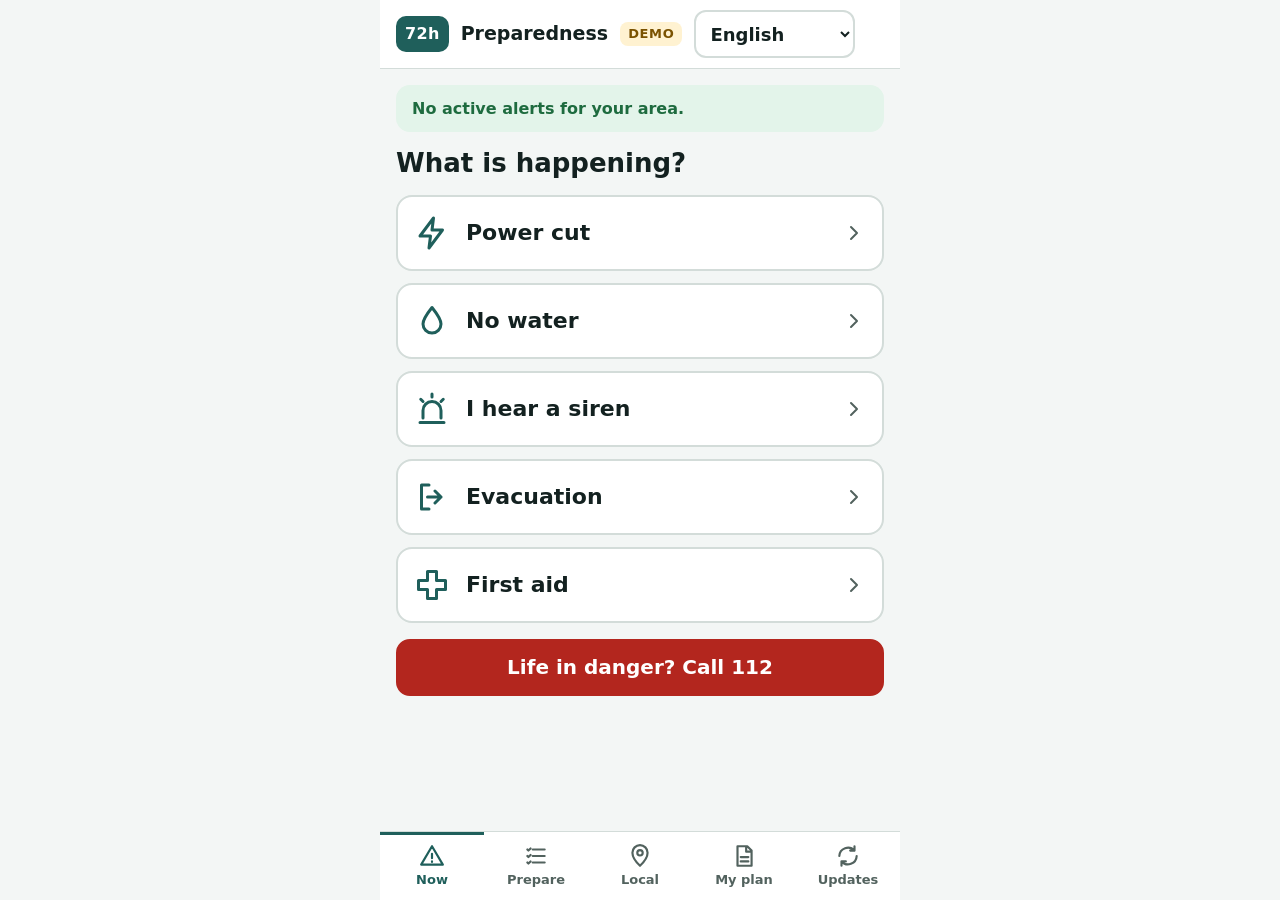
==== commit db1ec274: "App: nyelv megadható URL-paraméterrel (?lang=hu) Beágyazáskor a befogadó oldal nyelvén indul, ha a f" ====
--- a/app/index.html
+++ b/app/index.html
@@ -8,17 +8,16 @@
 <link rel="manifest" href="manifest.webmanifest">
 <link rel="icon" href="icon.svg" type="image/svg+xml">
 <link rel="apple-touch-icon" href="icon-192.png">
-<link rel="stylesheet" href="../assets/fonts.css">
 <style>
 /* Layout: one phone-width column, fixed header and bottom tab bar, one job per screen. */
 :root{
-  --bg:#f7f5f0; --surface:#ffffff; --ink:#1f2a2e; --muted:#52625e; --line:#dcded8;
+  --bg:#f3f6f5; --surface:#ffffff; --ink:#132120; --muted:#52625e; --line:#d3dcd9;
   --accent:#1f5f5b; --on-accent:#ffffff;
   --danger:#b3261e; --danger-bg:#fdecea;
   --warn:#7a5200; --warn-bg:#fff2d1;
   --ok:#1e6b3f; --ok-bg:#e3f4ea;
   --lane-advice:#2e7d4f; --lane-local:#1f5fa8; --lane-alert:#c2571a;
-  --font:Inter,system-ui,-apple-system,"Segoe UI",Roboto,"Noto Sans",Arial,sans-serif;
+  --font:system-ui,-apple-system,"Segoe UI",Roboto,"Noto Sans","Helvetica Neue",Arial,sans-serif;
 }
 @media (prefers-color-scheme: dark){
   :root:not([data-theme="light"]){
@@ -42,28 +41,28 @@
 }
 *{box-sizing:border-box}
 html,body{height:100%;margin:0}
-body{background:var(--bg);color:var(--ink);font-family:var(--font);font-size:18px;line-height:1.55;display:flex;justify-content:center}
+body{background:var(--bg);color:var(--ink);font-family:var(--font);font-size:18px;line-height:1.45;display:flex;justify-content:center}
 .app{width:100%;max-width:520px;height:100%;display:flex;flex-direction:column;background:var(--bg)}
-header{display:flex;align-items:center;gap:8px;padding:14px 16px;padding-top:max(14px,env(safe-area-inset-top));background:var(--surface);border-bottom:1px solid var(--line)}
+header{display:flex;align-items:center;gap:12px;padding:10px 16px;background:var(--surface);border-bottom:1px solid var(--line)}
 .mark{background:var(--accent);color:var(--on-accent);font-weight:700;border-radius:10px;padding:6px 9px;font-size:16px;letter-spacing:.02em}
-header h1{font-size:18px;margin:0;letter-spacing:-.025em;flex:1;min-width:0;overflow-wrap:anywhere}
+header h1{font-size:19px;margin:0;white-space:nowrap}
 #demo-tag{flex:none}
 header .spacer,header select{min-width:0}
 header{flex-wrap:nowrap}
 header select{flex:0 1 auto}
 select,input,textarea,button{font:inherit;color:inherit}
 select,input,textarea{background:var(--surface);border:2px solid var(--line);border-radius:12px;padding:12px 14px;min-height:56px;width:100%}
-header select{width:auto;max-width:108px;min-height:44px;padding:8px;font-size:14px;font-weight:600}
+header select{width:auto;min-height:48px;padding:8px 10px;font-weight:600}
 textarea{min-height:96px;resize:vertical}
 :focus-visible{outline:3px solid var(--accent);outline-offset:2px}
-main{flex:1;min-height:0;overflow-y:auto;padding:24px 20px;display:flex;flex-direction:column;gap:20px}
-h2{font-size:28px;font-weight:650;letter-spacing:-.035em;line-height:1.2;margin:0;text-wrap:balance}
+main{flex:1;overflow-y:auto;padding:16px;display:flex;flex-direction:column;gap:16px}
+h2{font-size:26px;line-height:1.2;margin:0;text-wrap:balance}
 h3{font-size:20px;margin:0;text-wrap:balance}
 p{margin:0}
 .muted{color:var(--muted);font-size:16px}
 .stack{display:flex;flex-direction:column;gap:12px}
-.card{background:var(--surface);border:1px solid var(--line);border-radius:18px;padding:20px;display:flex;flex-direction:column;gap:16px}
-.big{display:flex;align-items:center;gap:16px;width:100%;min-height:80px;padding:18px;background:var(--surface);border:1px solid var(--line);border-radius:18px;font-size:21px;font-weight:600;letter-spacing:-.02em;text-align:left;cursor:pointer}
+.card{background:var(--surface);border:1px solid var(--line);border-radius:16px;padding:16px;display:flex;flex-direction:column;gap:12px}
+.big{display:flex;align-items:center;gap:16px;width:100%;min-height:76px;padding:14px 16px;background:var(--surface);border:2px solid var(--line);border-radius:16px;font-size:22px;font-weight:650;text-align:left;cursor:pointer}
 .big svg{flex:none;width:36px;height:36px;color:var(--accent)}
 .big .chev{margin-left:auto;width:24px;height:24px;color:var(--muted)}
 .btn{display:flex;align-items:center;justify-content:center;gap:8px;min-height:56px;padding:12px 16px;border-radius:14px;border:2px solid var(--accent);background:var(--accent);color:var(--on-accent);font-weight:650;cursor:pointer;text-decoration:none;text-align:center}
@@ -82,7 +81,7 @@
 .err{color:var(--danger);font-size:15px;font-weight:600}
 .seg.wrap{flex-wrap:wrap}
 .seg.wrap button{font-size:17px;min-height:48px}
-.calm{background:var(--surface);color:var(--muted);border:1px solid var(--line);border-radius:14px;padding:12px 16px;font-weight:400;font-size:14px;line-height:1.55}
+.calm{background:var(--ok-bg);color:var(--ok);border-radius:14px;padding:12px 16px;font-weight:600;font-size:16px}
 ol.steps{list-style:none;margin:0;padding:0;display:flex;flex-direction:column;gap:12px;counter-reset:s}
 ol.steps li{counter-increment:s;display:flex;gap:14px;background:var(--surface);border:1px solid var(--line);border-radius:16px;padding:16px;font-size:20px;line-height:1.35}
 ol.steps li::before{content:counter(s);flex:none;width:40px;height:40px;border-radius:50%;background:var(--accent);color:var(--on-accent);font-weight:700;display:flex;align-items:center;justify-content:center}
@@ -111,12 +110,10 @@
 .lane.advice{border-color:var(--lane-advice)} .lane.local{border-color:var(--lane-local)} .lane.alert{border-color:var(--lane-alert)}
 label.f{display:flex;flex-direction:column;gap:6px;font-weight:600}
 code{font-family:ui-monospace,Menlo,Consolas,monospace;font-size:15px;background:var(--bg);border:1px solid var(--line);border-radius:8px;padding:6px 8px;overflow-wrap:anywhere;display:block}
-nav{display:flex;flex-shrink:0;gap:2px;padding:6px 6px max(6px,env(safe-area-inset-bottom));background:var(--surface);border-top:1px solid var(--line)}
-nav a{flex:1;min-width:0;display:flex;flex-direction:column;align-items:center;gap:5px;padding:10px 2px;color:var(--muted);text-decoration:none;font-size:12px;font-weight:500;overflow-wrap:anywhere;text-align:center;border-radius:12px;border-top:3px solid transparent}
+nav{display:flex;background:var(--surface);border-top:1px solid var(--line)}
+nav a{flex:1;min-width:0;display:flex;flex-direction:column;align-items:center;gap:2px;padding:8px 2px 10px;color:var(--muted);text-decoration:none;font-size:13px;font-weight:600;overflow-wrap:anywhere;text-align:center;border-top:3px solid transparent}
 nav a svg{width:26px;height:26px}
-nav a[aria-current="page"]{color:var(--accent);font-weight:700;background:color-mix(in srgb,var(--accent) 12%,var(--surface));border-top-color:var(--accent)}
-@media (hover:hover){.big:hover,.btn.plain:hover{border-color:var(--accent)}nav a:hover{color:var(--accent)}}
-@media (max-width:380px){header{flex-wrap:wrap}header select{max-width:94px}header h1{font-size:17px}main{padding:20px 16px}.card{padding:16px}}
+nav a[aria-current="page"]{color:var(--accent);border-top-color:var(--accent)}
 .sr{position:absolute;width:1px;height:1px;overflow:hidden;clip:rect(0 0 0 0)}
 @media (max-width:360px){body{font-size:17px}.big{font-size:20px}nav a{font-size:11px}}
 </style>
@@ -157,7 +154,7 @@
   whatHappened: { hu: "Mi történt?", en: "What is happening?", uk: "Що сталося?", de: "Was ist passiert?" },
   call112: { hu: "Életveszély? Hívd: 112", en: "Life in danger? Call 112", uk: "Загроза життю? Телефонуйте 112", de: "Lebensgefahr? 112 anrufen" },
   back: { hu: "Vissza", en: "Back", uk: "Назад", de: "Zurück" },
-  noAlerts: { hu: "Demó: nincs betöltött mintariasztás. Az alkalmazás nem mutat élő veszélyhelyzeti adatokat.", en: "Demo: no sample alerts loaded. This app does not show live emergency data.", uk: "Демо: тестові попередження не завантажено. Застосунок не показує актуальні дані про надзвичайні ситуації.", de: "Demo: Keine Beispielwarnungen geladen. Diese App zeigt keine aktuellen Notfalldaten." },
+  noAlerts: { hu: "Nincs érvényes riasztás a területeden.", en: "No active alerts for your area.", uk: "Для вашої місцевості немає чинних попереджень.", de: "Keine aktuellen Warnungen für Ihr Gebiet." },
   alert: { hu: "Riasztás", en: "Alert", uk: "Попередження", de: "Warnung" },
   publisher: { hu: "Kiadó", en: "Publisher", uk: "Видавець", de: "Herausgeber" },
   validUntil: { hu: "Érvényes eddig", en: "Valid until", uk: "Чинне до", de: "Gültig bis" },
@@ -548,6 +545,7 @@
   card: null,
   copyText: null
 };
+try { var qLang = new URLSearchParams(location.search).get("lang"); if (qLang && LANGS[qLang] && !store.get("lang", null)) state.lang = qLang; } catch (e) {}
 if (!LANGS[state.lang]) state.lang = "hu";
 if (!state.places || !state.places.length) state.places = [{ id: "p1", name: null, town: "budapest", power: "eon_bp", water: "fv" }];
 if (!state.places.some(function (p) { return p.id === state.here; })) state.here = state.places[0].id;
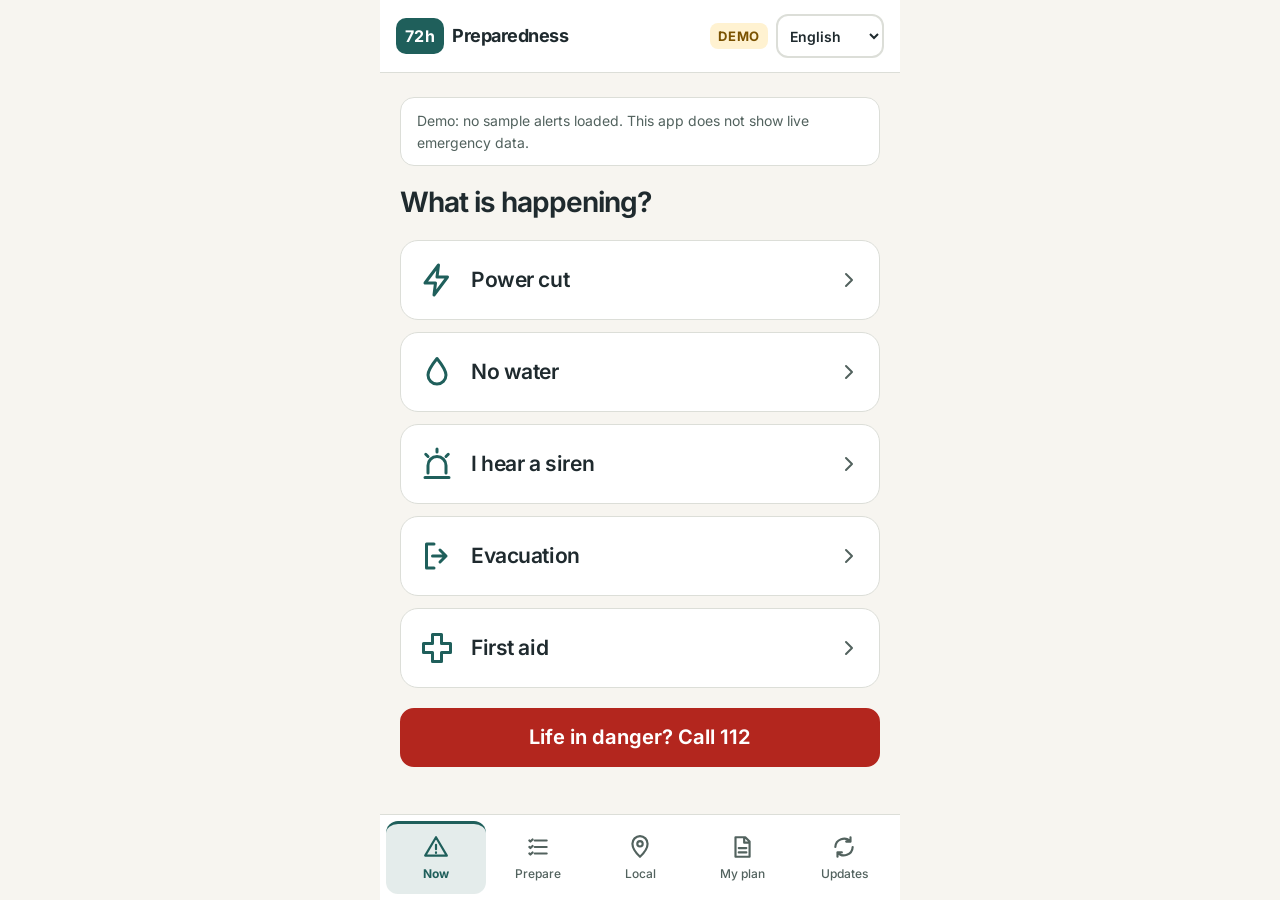
==== commit 2a0b0e2c: "GoatCounter analitika beépítése (kiazami)" ====
--- a/app/index.html
+++ b/app/index.html
@@ -8,16 +8,17 @@
 <link rel="manifest" href="manifest.webmanifest">
 <link rel="icon" href="icon.svg" type="image/svg+xml">
 <link rel="apple-touch-icon" href="icon-192.png">
+<link rel="stylesheet" href="../assets/fonts.css">
 <style>
 /* Layout: one phone-width column, fixed header and bottom tab bar, one job per screen. */
 :root{
-  --bg:#f3f6f5; --surface:#ffffff; --ink:#132120; --muted:#52625e; --line:#d3dcd9;
+  --bg:#f7f5f0; --surface:#ffffff; --ink:#1f2a2e; --muted:#52625e; --line:#dcded8;
   --accent:#1f5f5b; --on-accent:#ffffff;
   --danger:#b3261e; --danger-bg:#fdecea;
   --warn:#7a5200; --warn-bg:#fff2d1;
   --ok:#1e6b3f; --ok-bg:#e3f4ea;
   --lane-advice:#2e7d4f; --lane-local:#1f5fa8; --lane-alert:#c2571a;
-  --font:system-ui,-apple-system,"Segoe UI",Roboto,"Noto Sans","Helvetica Neue",Arial,sans-serif;
+  --font:Inter,system-ui,-apple-system,"Segoe UI",Roboto,"Noto Sans",Arial,sans-serif;
 }
 @media (prefers-color-scheme: dark){
   :root:not([data-theme="light"]){
@@ -41,28 +42,28 @@
 }
 *{box-sizing:border-box}
 html,body{height:100%;margin:0}
-body{background:var(--bg);color:var(--ink);font-family:var(--font);font-size:18px;line-height:1.45;display:flex;justify-content:center}
+body{background:var(--bg);color:var(--ink);font-family:var(--font);font-size:18px;line-height:1.55;display:flex;justify-content:center}
 .app{width:100%;max-width:520px;height:100%;display:flex;flex-direction:column;background:var(--bg)}
-header{display:flex;align-items:center;gap:12px;padding:10px 16px;background:var(--surface);border-bottom:1px solid var(--line)}
+header{display:flex;align-items:center;gap:8px;padding:14px 16px;padding-top:max(14px,env(safe-area-inset-top));background:var(--surface);border-bottom:1px solid var(--line)}
 .mark{background:var(--accent);color:var(--on-accent);font-weight:700;border-radius:10px;padding:6px 9px;font-size:16px;letter-spacing:.02em}
-header h1{font-size:19px;margin:0;white-space:nowrap}
+header h1{font-size:18px;margin:0;letter-spacing:-.025em;flex:1;min-width:0;overflow-wrap:anywhere}
 #demo-tag{flex:none}
 header .spacer,header select{min-width:0}
 header{flex-wrap:nowrap}
 header select{flex:0 1 auto}
 select,input,textarea,button{font:inherit;color:inherit}
 select,input,textarea{background:var(--surface);border:2px solid var(--line);border-radius:12px;padding:12px 14px;min-height:56px;width:100%}
-header select{width:auto;min-height:48px;padding:8px 10px;font-weight:600}
+header select{width:auto;max-width:108px;min-height:44px;padding:8px;font-size:14px;font-weight:600}
 textarea{min-height:96px;resize:vertical}
 :focus-visible{outline:3px solid var(--accent);outline-offset:2px}
-main{flex:1;overflow-y:auto;padding:16px;display:flex;flex-direction:column;gap:16px}
-h2{font-size:26px;line-height:1.2;margin:0;text-wrap:balance}
+main{flex:1;min-height:0;overflow-y:auto;padding:24px 20px;display:flex;flex-direction:column;gap:20px}
+h2{font-size:28px;font-weight:650;letter-spacing:-.035em;line-height:1.2;margin:0;text-wrap:balance}
 h3{font-size:20px;margin:0;text-wrap:balance}
 p{margin:0}
 .muted{color:var(--muted);font-size:16px}
 .stack{display:flex;flex-direction:column;gap:12px}
-.card{background:var(--surface);border:1px solid var(--line);border-radius:16px;padding:16px;display:flex;flex-direction:column;gap:12px}
-.big{display:flex;align-items:center;gap:16px;width:100%;min-height:76px;padding:14px 16px;background:var(--surface);border:2px solid var(--line);border-radius:16px;font-size:22px;font-weight:650;text-align:left;cursor:pointer}
+.card{background:var(--surface);border:1px solid var(--line);border-radius:18px;padding:20px;display:flex;flex-direction:column;gap:16px}
+.big{display:flex;align-items:center;gap:16px;width:100%;min-height:80px;padding:18px;background:var(--surface);border:1px solid var(--line);border-radius:18px;font-size:21px;font-weight:600;letter-spacing:-.02em;text-align:left;cursor:pointer}
 .big svg{flex:none;width:36px;height:36px;color:var(--accent)}
 .big .chev{margin-left:auto;width:24px;height:24px;color:var(--muted)}
 .btn{display:flex;align-items:center;justify-content:center;gap:8px;min-height:56px;padding:12px 16px;border-radius:14px;border:2px solid var(--accent);background:var(--accent);color:var(--on-accent);font-weight:650;cursor:pointer;text-decoration:none;text-align:center}
@@ -81,7 +82,7 @@
 .err{color:var(--danger);font-size:15px;font-weight:600}
 .seg.wrap{flex-wrap:wrap}
 .seg.wrap button{font-size:17px;min-height:48px}
-.calm{background:var(--ok-bg);color:var(--ok);border-radius:14px;padding:12px 16px;font-weight:600;font-size:16px}
+.calm{background:var(--surface);color:var(--muted);border:1px solid var(--line);border-radius:14px;padding:12px 16px;font-weight:400;font-size:14px;line-height:1.55}
 ol.steps{list-style:none;margin:0;padding:0;display:flex;flex-direction:column;gap:12px;counter-reset:s}
 ol.steps li{counter-increment:s;display:flex;gap:14px;background:var(--surface);border:1px solid var(--line);border-radius:16px;padding:16px;font-size:20px;line-height:1.35}
 ol.steps li::before{content:counter(s);flex:none;width:40px;height:40px;border-radius:50%;background:var(--accent);color:var(--on-accent);font-weight:700;display:flex;align-items:center;justify-content:center}
@@ -110,10 +111,12 @@
 .lane.advice{border-color:var(--lane-advice)} .lane.local{border-color:var(--lane-local)} .lane.alert{border-color:var(--lane-alert)}
 label.f{display:flex;flex-direction:column;gap:6px;font-weight:600}
 code{font-family:ui-monospace,Menlo,Consolas,monospace;font-size:15px;background:var(--bg);border:1px solid var(--line);border-radius:8px;padding:6px 8px;overflow-wrap:anywhere;display:block}
-nav{display:flex;background:var(--surface);border-top:1px solid var(--line)}
-nav a{flex:1;min-width:0;display:flex;flex-direction:column;align-items:center;gap:2px;padding:8px 2px 10px;color:var(--muted);text-decoration:none;font-size:13px;font-weight:600;overflow-wrap:anywhere;text-align:center;border-top:3px solid transparent}
+nav{display:flex;flex-shrink:0;gap:2px;padding:6px 6px max(6px,env(safe-area-inset-bottom));background:var(--surface);border-top:1px solid var(--line)}
+nav a{flex:1;min-width:0;display:flex;flex-direction:column;align-items:center;gap:5px;padding:10px 2px;color:var(--muted);text-decoration:none;font-size:12px;font-weight:500;overflow-wrap:anywhere;text-align:center;border-radius:12px;border-top:3px solid transparent}
 nav a svg{width:26px;height:26px}
-nav a[aria-current="page"]{color:var(--accent);border-top-color:var(--accent)}
+nav a[aria-current="page"]{color:var(--accent);font-weight:700;background:color-mix(in srgb,var(--accent) 12%,var(--surface));border-top-color:var(--accent)}
+@media (hover:hover){.big:hover,.btn.plain:hover{border-color:var(--accent)}nav a:hover{color:var(--accent)}}
+@media (max-width:380px){header{flex-wrap:wrap}header select{max-width:94px}header h1{font-size:17px}main{padding:20px 16px}.card{padding:16px}}
 .sr{position:absolute;width:1px;height:1px;overflow:hidden;clip:rect(0 0 0 0)}
 @media (max-width:360px){body{font-size:17px}.big{font-size:20px}nav a{font-size:11px}}
 </style>
@@ -154,7 +157,7 @@
   whatHappened: { hu: "Mi történt?", en: "What is happening?", uk: "Що сталося?", de: "Was ist passiert?" },
   call112: { hu: "Életveszély? Hívd: 112", en: "Life in danger? Call 112", uk: "Загроза життю? Телефонуйте 112", de: "Lebensgefahr? 112 anrufen" },
   back: { hu: "Vissza", en: "Back", uk: "Назад", de: "Zurück" },
-  noAlerts: { hu: "Nincs érvényes riasztás a területeden.", en: "No active alerts for your area.", uk: "Для вашої місцевості немає чинних попереджень.", de: "Keine aktuellen Warnungen für Ihr Gebiet." },
+  noAlerts: { hu: "Demó: nincs betöltött mintariasztás. Az alkalmazás nem mutat élő veszélyhelyzeti adatokat.", en: "Demo: no sample alerts loaded. This app does not show live emergency data.", uk: "Демо: тестові попередження не завантажено. Застосунок не показує актуальні дані про надзвичайні ситуації.", de: "Demo: Keine Beispielwarnungen geladen. Diese App zeigt keine aktuellen Notfalldaten." },
   alert: { hu: "Riasztás", en: "Alert", uk: "Попередження", de: "Warnung" },
   publisher: { hu: "Kiadó", en: "Publisher", uk: "Видавець", de: "Herausgeber" },
   validUntil: { hu: "Érvényes eddig", en: "Valid until", uk: "Чинне до", de: "Gültig bis" },
@@ -545,7 +548,6 @@
   card: null,
   copyText: null
 };
-try { var qLang = new URLSearchParams(location.search).get("lang"); if (qLang && LANGS[qLang] && !store.get("lang", null)) state.lang = qLang; } catch (e) {}
 if (!LANGS[state.lang]) state.lang = "hu";
 if (!state.places || !state.places.length) state.places = [{ id: "p1", name: null, town: "budapest", power: "eon_bp", water: "fv" }];
 if (!state.places.some(function (p) { return p.id === state.here; })) state.here = state.places[0].id;
@@ -928,5 +930,6 @@
 render();
 if ("serviceWorker" in navigator) { navigator.serviceWorker.register("../sw.js", { scope: "../" }).catch(function () {}); }
 </script>
+<script data-goatcounter="https://kiazami.goatcounter.com/count" async src="https://gc.zgo.at/count.js"></script>
 </body>
 </html>
--- a/assets/fonts.css
+++ b/assets/fonts.css
@@ -0,0 +1,17 @@
+/* Local variable fonts: available offline, including Hungarian accents. */
+@font-face {
+  font-family: Inter;
+  font-style: normal;
+  font-weight: 100 900;
+  font-display: swap;
+  src: url("fonts/inter-latin-ext-wght-normal.woff2") format("woff2");
+  unicode-range: U+0100-02BA,U+02BD-02C5,U+02C7-02CC,U+02CE-02D7,U+02DD-02FF,U+0304,U+0308,U+0329,U+1D00-1DBF,U+1E00-1E9F,U+1EF2-1EFF,U+2020,U+20A0-20AB,U+20AD-20C0,U+2113,U+2C60-2C7F,U+A720-A7FF;
+}
+@font-face {
+  font-family: Inter;
+  font-style: normal;
+  font-weight: 100 900;
+  font-display: swap;
+  src: url("fonts/inter-latin-wght-normal.woff2") format("woff2");
+  unicode-range: U+0000-00FF,U+0131,U+0152-0153,U+02BB-02BC,U+02C6,U+02DA,U+02DC,U+0304,U+0308,U+0329,U+2000-206F,U+2074,U+20AC,U+2122,U+2191,U+2193,U+2212,U+2215,U+FEFF,U+FFFD;
+}
